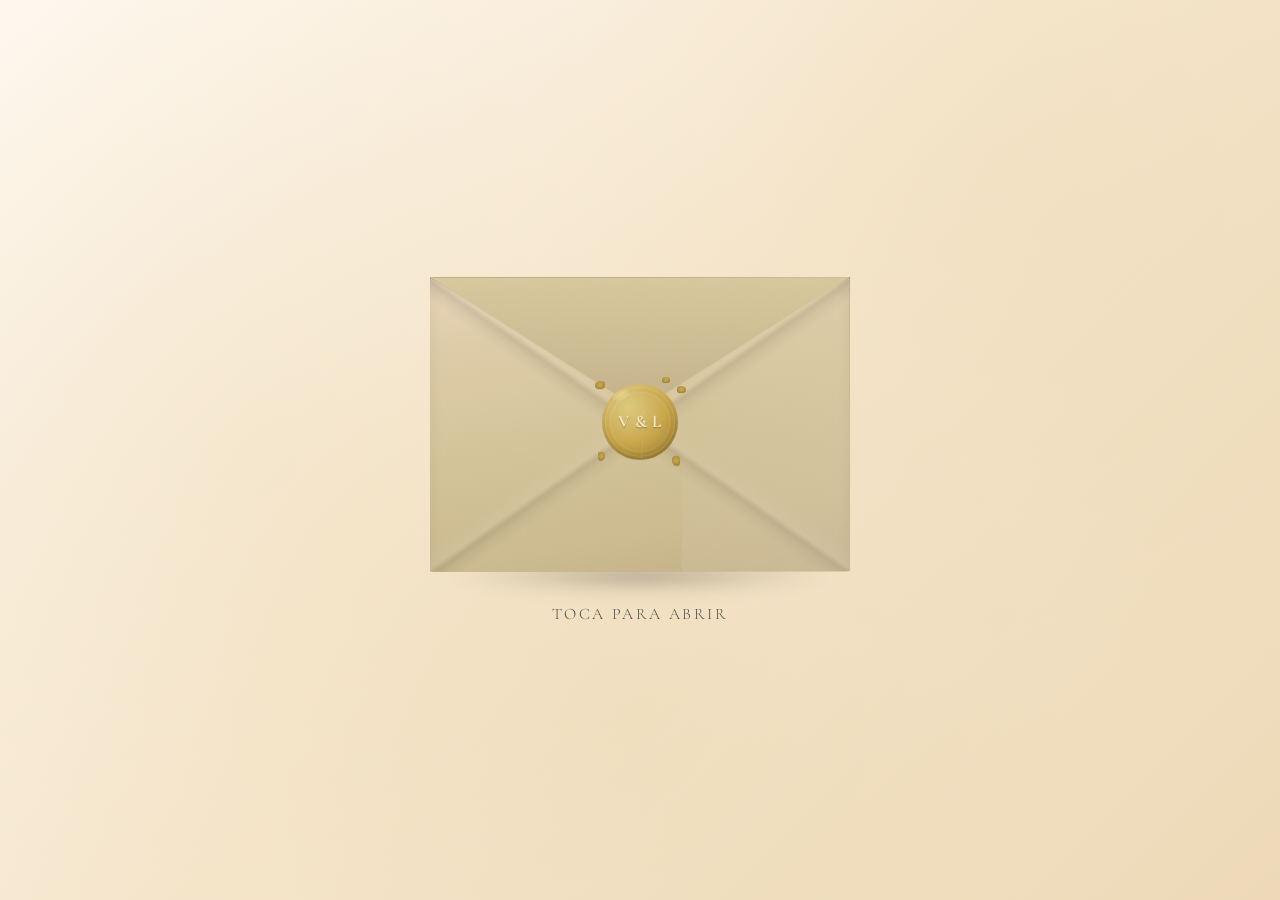
==== index.html @ 2c4800ae "Boton "Compartir invitacion" en la seccion de contacto Usa el menu nativo de compartir del movil (We" ====
<!DOCTYPE html>
<html lang="es">
<head>
  <meta charset="UTF-8">
  <meta name="viewport" content="width=device-width, initial-scale=1.0">
  <title>Víctor & Leticia - Nos Casamos</title>
  <meta name="description" content="Invitación de boda de Víctor Méndez y Leticia Campillo - 29 de mayo de 2027">
  <meta property="og:title" content="Víctor & Leticia - Nos Casamos">
  <meta property="og:description" content="Os invitamos a celebrar nuestra boda el 29 de mayo de 2027">
  <meta property="og:url" content="https://noscasamosvictoryleticia.com/">
  <meta property="og:image" content="https://noscasamosvictoryleticia.com/fotos/imagen0.jpg">
  <meta property="og:image:width" content="1179">
  <meta property="og:image:height" content="1768">
  <meta property="og:type" content="website">
  <meta property="og:locale" content="es_ES">
  <link rel="icon" type="image/svg+xml" href="favicon.svg">
  <link rel="preconnect" href="https://fonts.googleapis.com">
  <link rel="preconnect" href="https://fonts.gstatic.com" crossorigin>
  <link href="https://fonts.googleapis.com/css2?family=Cormorant+Garamond:ital,wght@0,300;0,400;0,600;0,700;1,300;1,400;1,600&family=Great+Vibes&family=Montserrat:wght@300;400;500&display=swap" rel="stylesheet">
  <link rel="stylesheet" href="css/styles.css?v=20260907-6">
</head>
<body>

  <!-- ============ PANTALLA DEL SOBRE ============ -->
  <div id="envelope-screen">
    <div class="envelope-container">
      <!-- Sobre -->
      <div class="envelope" id="envelope">
        <!-- Sombra del sobre en la mesa -->
        <div class="envelope-shadow"></div>

        <!-- Interior del sobre (visible al abrir la solapa) -->
        <div class="envelope-interior">
          <div class="envelope-interior-pattern"></div>
        </div>

        <!-- Carta dentro del sobre -->
        <div class="envelope-letter" id="envelope-letter">
          <div class="letter-inner">
            <div class="letter-ornament-top">&#10053;</div>
            <div class="letter-invite-text">&iexcl;Est&aacute;s invitado a nuestra boda!</div>
            <div class="letter-preview-text">Víctor & Leticia</div>
            <div class="letter-preview-date">29 &middot; 05 &middot; 2027</div>
            <div class="letter-ornament-bottom">&#10053;</div>
          </div>
        </div>

        <!-- Sombra interior (se aclara al levantar la solapa) -->
        <div class="envelope-shade"></div>

        <!-- Cuerpo del sobre (parte frontal inferior) -->
        <div class="envelope-body">
          <!-- Textura de fibras del papel -->
          <div class="paper-texture"></div>
          <!-- Borde dorado sutil -->
          <div class="envelope-gold-edge"></div>
        </div>

        <!-- Solapa izquierda -->
        <div class="envelope-flap-left"></div>
        <!-- Solapa derecha -->
        <div class="envelope-flap-right"></div>
        <!-- Solapa inferior -->
        <div class="envelope-flap-bottom"></div>

        <!-- Solapa superior (se abre con animacion) -->
        <div class="envelope-flap-top" id="envelope-flap">
          <!-- Cara frontal de la solapa -->
          <div class="flap-front"></div>
          <div class="paper-texture"></div>
          <!-- Forro interior de la solapa -->
          <div class="flap-liner"></div>
        </div>

        <!-- Sello de lacre (dos mitades que se parten al abrir) -->
        <div class="wax-seal" id="wax-seal">
          <div class="seal-half seal-half-l">
          <div class="seal-face">
            <div class="seal-outer-ring"></div>
            <div class="seal-inner-ring"></div>
            <div class="seal-drips">
              <div class="drip drip-1"></div>
              <div class="drip drip-2"></div>
              <div class="drip drip-3"></div>
              <div class="drip drip-4"></div>
              <div class="drip drip-5"></div>
            </div>
            <span class="seal-text">V & L</span>
            <div class="seal-shine"></div>
          </div>
          </div>
          <div class="seal-half seal-half-r">
          <div class="seal-face">
            <div class="seal-outer-ring"></div>
            <div class="seal-inner-ring"></div>
            <div class="seal-drips">
              <div class="drip drip-1"></div>
              <div class="drip drip-2"></div>
              <div class="drip drip-3"></div>
              <div class="drip drip-4"></div>
              <div class="drip drip-5"></div>
            </div>
            <span class="seal-text">V & L</span>
            <div class="seal-shine"></div>
          </div>
          </div>
          <svg class="seal-crack" viewBox="0 0 100 100" preserveAspectRatio="none" aria-hidden="true">
            <path d="M52 -12 L46 20 L55 38 L47 55 L54 72 L49 112" vector-effect="non-scaling-stroke"/>
          </svg>
        </div>
      </div>

      <!-- Texto de instruccion -->
      <p class="tap-text" id="tap-text">Toca para abrir</p>
    </div>
  </div>

  <!-- ============ PAJAROS ANIMADOS ============ -->
  <div class="birds-container hidden" id="birds-container"></div>

  <!-- ============ CONTENIDO DE LA CARTA ============ -->
  <div id="letter-content" class="letter-content hidden">

    <!-- Foto hero fullscreen -->
    <section class="section-hero" id="hero-section">
      <img src="foto.jpg" alt="Víctor y Leticia" class="hero-photo">
      <div class="hero-overlay">
        <div class="hero-text fade-in-section">
          <p class="hero-names">Víctor & Leticia</p>
          <p class="hero-date">29 &middot; 05 &middot; 2027</p>
        </div>
      </div>
      <div class="hero-scroll-hint" id="scroll-hint">
        <span>Desliza</span>
        <svg viewBox="0 0 24 24" width="20" height="20" fill="none" stroke="currentColor" stroke-width="2">
          <polyline points="6 9 12 15 18 9"/>
        </svg>
      </div>
    </section>

    <!-- Encabezado / Monograma -->
    <header class="letter-header">
      <div class="ornament-top">
        <svg viewBox="0 0 200 20" class="ornament-svg">
          <path d="M0,10 Q50,0 100,10 Q150,20 200,10" fill="none" stroke="#C9A84C" stroke-width="1"/>
          <path d="M0,10 Q50,20 100,10 Q150,0 200,10" fill="none" stroke="#C9A84C" stroke-width="1"/>
        </svg>
      </div>
      <div class="monogram fade-in-section">
        <span class="monogram-letter">V</span>
        <span class="monogram-amp">&</span>
        <span class="monogram-letter">L</span>
      </div>
      <div class="ornament-bottom">
        <svg viewBox="0 0 200 20" class="ornament-svg">
          <path d="M0,10 Q50,0 100,10 Q150,20 200,10" fill="none" stroke="#C9A84C" stroke-width="1"/>
          <path d="M0,10 Q50,20 100,10 Q150,0 200,10" fill="none" stroke="#C9A84C" stroke-width="1"/>
        </svg>
      </div>
    </header>

    <!-- Titulo -->
    <section class="section-title fade-in-section">
      <h1 class="main-title">Nos Casamos</h1>
      <div class="separator">
        <span class="sep-line"></span>
        <span class="sep-diamond">&#9830;</span>
        <span class="sep-line"></span>
      </div>
    </section>

    <!-- Nombres -->
    <section class="section-names fade-in-section">
      <h2 class="groom-name">Víctor Méndez</h2>
      <p class="names-and">&</p>
      <h2 class="bride-name">Leticia Campillo</h2>
    </section>

    <!-- Mensaje personal -->
    <section class="section-message fade-in-section">
      <div class="separator small">
        <span class="sep-line"></span>
        <span class="sep-diamond">&#9830;</span>
        <span class="sep-line"></span>
      </div>
      <p class="personal-message">
        Hemos decidido dar el paso.<br>
        Y no queremos hacerlo sin ti.
      </p>
      <div class="separator small">
        <span class="sep-line"></span>
        <span class="sep-diamond">&#9830;</span>
        <span class="sep-line"></span>
      </div>
    </section>

    <!-- Fecha y hora -->
    <section class="section-date fade-in-section">
      <div class="date-icon">
        <svg viewBox="0 0 24 24" width="40" height="40" fill="none" stroke="#C9A84C" stroke-width="1.5">
          <rect x="3" y="4" width="18" height="18" rx="2" ry="2"/>
          <line x1="16" y1="2" x2="16" y2="6"/>
          <line x1="8" y1="2" x2="8" y2="6"/>
          <line x1="3" y1="10" x2="21" y2="10"/>
        </svg>
      </div>
      <p class="date-label">Sábado</p>
      <p class="date-day">29</p>
      <p class="date-month">Mayo 2027</p>
      <p class="date-time">Acceso a las habitaciones a partir de las 14:00 h</p>
    </section>

    <!-- Lugar -->
    <section class="section-venue fade-in-section">
      <div class="venue-icon">
        <svg viewBox="0 0 24 24" width="40" height="40" fill="none" stroke="#C9A84C" stroke-width="1.5">
          <path d="M21 10c0 7-9 13-9 13s-9-6-9-13a9 9 0 0 1 18 0z"/>
          <circle cx="12" cy="10" r="3"/>
        </svg>
      </div>
      <h3 class="venue-name">Hotel Ansares</h3>
      <p class="venue-location">Tarancón</p>
      <div class="venue-map-wrapper">
        <iframe
          class="venue-map"
          src="https://maps.google.com/maps?q=ANSARES%20HOTEL%2C%20Taranc%C3%B3n&z=16&output=embed"
          allowfullscreen=""
          loading="lazy"
          referrerpolicy="no-referrer-when-downgrade">
        </iframe>
      </div>
      <a href="https://maps.app.goo.gl/i5xcqcEX8P9QxBQL9" target="_blank" rel="noopener" class="venue-map-link">
        <svg viewBox="0 0 24 24" width="16" height="16" fill="none" stroke="currentColor" stroke-width="2">
          <path d="M18 13v6a2 2 0 0 1-2 2H5a2 2 0 0 1-2-2V8a2 2 0 0 1 2-2h6"/>
          <polyline points="15 3 21 3 21 9"/>
          <line x1="10" y1="14" x2="21" y2="3"/>
        </svg>
        Abrir en Google Maps
      </a>
    </section>

    <!-- Gastronomia -->
    <section class="section-gastro fade-in-section">
      <div class="gastro-emblem">
        <svg viewBox="0 0 40 40" width="34" height="34" fill="none" stroke="currentColor" stroke-width="1.5" stroke-linecap="round" stroke-linejoin="round">
          <line x1="7" y1="30" x2="33" y2="30"/>
          <path d="M10 30a10 8 0 0 1 20 0"/>
          <line x1="20" y1="22" x2="20" y2="17"/>
          <circle cx="20" cy="15.5" r="1.6"/>
        </svg>
      </div>
      <span class="gastro-eyebrow">El banquete</span>
      <h3 class="gastro-title">Gastronomía de autor</h3>
      <p class="gastro-venue">en <a href="https://www.essentiarestaurante.com/" target="_blank" rel="noopener">Restaurante Essentia</a></p>
      <div class="separator small">
        <span class="sep-line"></span>
        <span class="sep-diamond">&#9830;</span>
        <span class="sep-line"></span>
      </div>

      <p class="gastro-intro">
        Nos sentaremos a la mesa en uno de los templos gastronómicos del país.
        Tanto el <strong>cóctel</strong> como la <strong>cena</strong> tendrán lugar en
        <strong>Essentia</strong>: una experiencia de alta cocina donde el producto manda.
      </p>
    </section>

    <!-- Timeline de eventos -->
    <section class="section-timeline">
      <h3 class="timeline-title fade-in-section">Nuestra Boda</h3>
      <div class="separator small fade-in-section">
        <span class="sep-line"></span>
        <span class="sep-diamond">&#9830;</span>
        <span class="sep-line"></span>
      </div>

      <div class="timeline">
        <!-- Entrada al hotel -->
        <div class="tl-item tl-left fade-in-section">
          <div class="tl-content">
            <span class="tl-time">14:00 h</span>
            <span class="tl-label">Llegada al Hotel</span>
          </div>
          <div class="tl-icon">
            <svg viewBox="0 0 40 40" width="40" height="40" fill="none" stroke="currentColor" stroke-width="1.5" stroke-linecap="round" stroke-linejoin="round">
              <path d="M6 34V16l14-10 14 10v18"/>
              <rect x="15" y="22" width="10" height="12"/>
              <line x1="20" y1="28" x2="20" y2="28.01" stroke-width="2.5"/>
              <polyline points="6 34 34 34"/>
            </svg>
          </div>
        </div>

        <!-- Si, quiero -->
        <div class="tl-item tl-right fade-in-section">
          <div class="tl-icon">
            <svg viewBox="0 0 40 40" width="40" height="40" fill="none" stroke="currentColor" stroke-width="1.5" stroke-linecap="round" stroke-linejoin="round">
              <circle cx="16" cy="24" r="7.5"/>
              <circle cx="25" cy="19" r="7.5"/>
              <path d="M22.5 9 l2.5 -3.2 l2.5 3.2 l-2.5 2.6 z"/>
            </svg>
          </div>
          <div class="tl-content">
            <span class="tl-time">19:00 h</span>
            <span class="tl-label">¡Sí, quiero!</span>
          </div>
        </div>

        <!-- Cóctel -->
        <div class="tl-item tl-left fade-in-section">
          <div class="tl-content">
            <span class="tl-time">20:00 h</span>
            <span class="tl-label">Cóctel</span>
          </div>
          <div class="tl-icon">
            <svg viewBox="0 0 40 40" width="40" height="40" fill="none" stroke="currentColor" stroke-width="1.5" stroke-linecap="round" stroke-linejoin="round">
              <path d="M12 8 L20 22 L28 8"/>
              <line x1="20" y1="22" x2="20" y2="32"/>
              <line x1="14" y1="32" x2="26" y2="32"/>
              <circle cx="24" cy="12" r="1" fill="currentColor" stroke="none"/>
              <path d="M15 12 Q17 16 20 14"/>
            </svg>
          </div>
        </div>

        <!-- Cena -->
        <div class="tl-item tl-right fade-in-section">
          <div class="tl-icon">
            <svg viewBox="0 0 40 40" width="40" height="40" fill="none" stroke="currentColor" stroke-width="1.5" stroke-linecap="round" stroke-linejoin="round">
              <circle cx="20" cy="20" r="10"/>
              <circle cx="20" cy="20" r="6.5"/>
              <line x1="12" y1="34" x2="12" y2="10" stroke-width="1.2"/>
              <path d="M28 10 v6 q0 3 -2 3 v15" stroke-width="1.2"/>
              <path d="M31 10 v4 q0 2 -3 5"/>
            </svg>
          </div>
          <div class="tl-content">
            <span class="tl-time">21:30 h</span>
            <span class="tl-label">Cena</span>
          </div>
        </div>

        <!-- Que empiece el baile -->
        <div class="tl-item tl-left fade-in-section">
          <div class="tl-content">
            <span class="tl-time">23:30 h</span>
            <span class="tl-label">¡Que empiece el baile!</span>
          </div>
          <div class="tl-icon">
            <svg viewBox="0 0 40 40" width="40" height="40" fill="none" stroke="currentColor" stroke-width="1.5" stroke-linecap="round" stroke-linejoin="round">
              <g fill="currentColor" stroke="none">
                <path d="M13 9 c2.6 0 3.9 3.1 3.9 6.1 c0 2.6 -1.4 4.3 -3.9 4.3 c-2.4 0 -3.7 -1.7 -3.7 -4.3 c0 -3 1.1 -6.1 3.7 -6.1 z"/>
                <ellipse cx="13" cy="25" rx="2.7" ry="2"/>
                <path d="M27 17 c2.6 0 3.9 3.1 3.9 6.1 c0 2.6 -1.4 4.3 -3.9 4.3 c-2.4 0 -3.7 -1.7 -3.7 -4.3 c0 -3 1.1 -6.1 3.7 -6.1 z"/>
                <ellipse cx="27" cy="33" rx="2.7" ry="2"/>
              </g>
            </svg>
          </div>
        </div>

        <!-- The show must go on -->
        <div class="tl-item tl-right fade-in-section">
          <div class="tl-icon">
            <svg viewBox="0 0 40 40" width="40" height="40" fill="none" stroke="currentColor" stroke-width="1.5" stroke-linecap="round" stroke-linejoin="round">
              <line x1="15" y1="8" x2="15" y2="12.5"/>
              <circle cx="15" cy="22" r="9"/>
              <line x1="6.4" y1="22" x2="23.6" y2="22"/>
              <line x1="7.7" y1="17" x2="22.3" y2="17"/>
              <line x1="7.7" y1="27" x2="22.3" y2="27"/>
              <path d="M15 13 q-6.5 9 0 18"/>
              <path d="M15 13 q6.5 9 0 18"/>
              <path d="M31 13 v9.5"/>
              <path d="M31 13 q4 1.5 3 6"/>
              <ellipse cx="28.7" cy="23.5" rx="2.5" ry="1.9" fill="currentColor" stroke="none"/>
            </svg>
          </div>
          <div class="tl-content">
            <span class="tl-time">???</span>
            <span class="tl-label">The show must go on</span>
          </div>
        </div>
      </div>
    </section>

    <!-- Hotel Ansares - Alojamiento -->
    <section class="section-hotel fade-in-section">
      <h3 class="hotel-title">Tu Alojamiento</h3>
      <div class="separator small">
        <span class="sep-line"></span>
        <span class="sep-diamond">&#9830;</span>
        <span class="sep-line"></span>
      </div>
      <p class="hotel-intro">
        Hemos reservado el alojamiento en el <strong>Hotel Ansares</strong> para todos nuestros invitados.
        Está <strong>incluido en el cubierto</strong>, así que no os supone ningún gasto.
        Disfrutad de una estancia sin preocupaciones y celebrad con nosotros hasta el final.
      </p>

      <div class="hotel-gallery">
        <div class="hotel-photo">
          <img src="hotel/WhatsApp Image 2026-03-23 at 15.52.59.jpeg" alt="Hotel Ansares">
        </div>
        <div class="hotel-photo">
          <img src="hotel/WhatsApp Image 2026-03-23 at 15.52.59 (1).jpeg" alt="Hotel Ansares">
        </div>
      </div>

      <div class="hotel-features">
        <div class="hotel-feature">
          <svg viewBox="0 0 24 24" width="28" height="28" fill="none" stroke="#C9A84C" stroke-width="1.5" stroke-linecap="round" stroke-linejoin="round">
            <path d="M2 20v-8a2 2 0 0 1 2-2h16a2 2 0 0 1 2 2v8"/>
            <path d="M4 12V8a4 4 0 0 1 4-4h8a4 4 0 0 1 4 4v4"/>
            <line x1="2" y1="20" x2="22" y2="20"/>
          </svg>
          <span>Habitación incluida<br>Noche del 29 al 30 de mayo</span>
        </div>
        <div class="hotel-feature">
          <svg viewBox="0 0 24 24" width="28" height="28" fill="none" stroke="#C9A84C" stroke-width="1.5" stroke-linecap="round" stroke-linejoin="round">
            <circle cx="12" cy="12" r="9"/>
            <polyline points="12 7 12 12 15.5 14"/>
          </svg>
          <span>Check-in 14:00 h<br>Check-out 14:00 h</span>
        </div>
        <div class="hotel-feature">
          <svg viewBox="0 0 24 24" width="28" height="28" fill="none" stroke="#C9A84C" stroke-width="1.5" stroke-linecap="round" stroke-linejoin="round">
            <path d="M5 17h14v-4.5a2 2 0 0 0-.4-1.2l-2.1-2.8A2 2 0 0 0 14.9 7.7H9.1a2 2 0 0 0-1.6.8l-2.1 2.8A2 2 0 0 0 5 12.5z"/>
            <circle cx="8" cy="17" r="1.6"/>
            <circle cx="16" cy="17" r="1.6"/>
            <line x1="5" y1="12.5" x2="19" y2="12.5"/>
          </svg>
          <span>Parking gratuito<br>para los invitados</span>
        </div>
        <div class="hotel-feature">
          <svg viewBox="0 0 24 24" width="28" height="28" fill="none" stroke="#C9A84C" stroke-width="1.5" stroke-linecap="round" stroke-linejoin="round">
            <rect x="3" y="5" width="18" height="14" rx="2"/>
            <circle cx="8.5" cy="11" r="2"/>
            <path d="M5.5 16c.6-1.5 1.7-2.2 3-2.2s2.4.7 3 2.2"/>
            <line x1="14" y1="10" x2="18.5" y2="10"/>
            <line x1="14" y1="13.5" x2="18.5" y2="13.5"/>
          </svg>
          <span>Trae tu DNI o pasaporte<br>para el check-in</span>
        </div>
      </div>
    </section>

    <!-- Cuenta atras -->
    <section class="section-countdown fade-in-section">
      <h3 class="countdown-title">Cuenta Atrás</h3>
      <p class="countdown-today hidden" id="countdown-today"></p>
      <div class="countdown" id="countdown">
        <div class="countdown-item">
          <span class="countdown-number" id="countdown-days">000</span>
          <span class="countdown-label">Días</span>
        </div>
        <div class="countdown-item">
          <span class="countdown-number" id="countdown-hours">00</span>
          <span class="countdown-label">Horas</span>
        </div>
        <div class="countdown-item">
          <span class="countdown-number" id="countdown-minutes">00</span>
          <span class="countdown-label">Minutos</span>
        </div>
        <div class="countdown-item">
          <span class="countdown-number" id="countdown-seconds">00</span>
          <span class="countdown-label">Segundos</span>
        </div>
      </div>
    </section>

    <!-- Galeria de fotos -->
    <section class="section-gallery fade-in-section">
      <h3 class="gallery-title">Nuestra Historia</h3>
      <div class="separator small">
        <span class="sep-line"></span>
        <span class="sep-diamond">&#9830;</span>
        <span class="sep-line"></span>
      </div>
      <div class="timeline history-timeline">
        <div class="tl-item tl-left fade-in-section">
          <div class="tl-content">
            <span class="tl-time">2017</span>
            <span class="tl-label">Nuestra primera cita</span>
            <span class="tl-sublabel">Parque Bella Vista, Rivas</span>
          </div>
          <div class="tl-icon">
            <svg viewBox="0 0 24 24" width="28" height="28" fill="none" stroke="currentColor" stroke-width="1.5" stroke-linecap="round" stroke-linejoin="round">
              <path d="M12 20.5s-7.5-4.6-7.5-10A4.2 4.2 0 0 1 12 8a4.2 4.2 0 0 1 7.5 2.5c0 5.4-7.5 10-7.5 10z"/>
            </svg>
          </div>
        </div>
        <div class="tl-item tl-right fade-in-section">
          <div class="tl-icon">
            <svg viewBox="0 0 24 24" width="28" height="28" fill="none" stroke="currentColor" stroke-width="1.5" stroke-linecap="round" stroke-linejoin="round">
              <rect x="3" y="7.5" width="18" height="12" rx="2"/>
              <path d="M9 7.5V6a2 2 0 0 1 2-2h2a2 2 0 0 1 2 2v1.5"/>
              <line x1="3" y1="12.5" x2="21" y2="12.5"/>
            </svg>
          </div>
          <div class="tl-content">
            <span class="tl-time">2024</span>
            <span class="tl-label">Compañeros de trabajo</span>
            <span class="tl-sublabel">La vida nos volvió a juntar</span>
          </div>
        </div>
        <div class="tl-item tl-left fade-in-section">
          <div class="tl-content">
            <span class="tl-time">2025</span>
            <span class="tl-label">Nos fuimos a vivir juntos</span>
            <span class="tl-sublabel">Arganda del Rey</span>
          </div>
          <div class="tl-icon">
            <svg viewBox="0 0 24 24" width="28" height="28" fill="none" stroke="currentColor" stroke-width="1.5" stroke-linecap="round" stroke-linejoin="round">
              <path d="M3 11.5 12 4l9 7.5"/>
              <path d="M5.5 10v9.5h13V10"/>
              <rect x="10" y="13.5" width="4" height="6"/>
            </svg>
          </div>
        </div>
        <div class="tl-item tl-right fade-in-section">
          <div class="tl-icon">
            <svg viewBox="0 0 24 24" width="28" height="28" fill="none" stroke="currentColor" stroke-width="1.5" stroke-linecap="round" stroke-linejoin="round">
              <circle cx="12" cy="14" r="6"/>
              <path d="M9.5 8 12 4l2.5 4"/>
              <path d="M9.5 8h5"/>
            </svg>
          </div>
          <div class="tl-content">
            <span class="tl-time">2025</span>
            <span class="tl-label">La pedida</span>
            <span class="tl-sublabel">Alsacia</span>
          </div>
        </div>
        <div class="tl-item tl-left fade-in-section">
          <div class="tl-content">
            <span class="tl-time">2027</span>
            <span class="tl-label">¡Nos casamos!</span>
            <span class="tl-sublabel">Hotel Ansares, Tarancón</span>
          </div>
          <div class="tl-icon">
            <svg viewBox="0 0 24 24" width="28" height="28" fill="none" stroke="currentColor" stroke-width="1.5" stroke-linecap="round" stroke-linejoin="round">
              <circle cx="9" cy="13" r="5"/>
              <circle cx="15" cy="13" r="5"/>
            </svg>
          </div>
        </div>
      </div>
      <div class="gallery-mosaic">
        <div class="gallery-item gi-tall fade-in-section"><img src="fotos/image1.jpeg" alt="Víctor y Leticia"></div>
        <div class="gallery-item gi-square fade-in-section"><img src="fotos/image2.jpeg" alt="Víctor y Leticia"></div>
        <div class="gallery-item gi-square fade-in-section"><img src="fotos/image8.jpeg" alt="Víctor y Leticia"></div>
        <div class="gallery-item gi-wide fade-in-section"><img src="fotos/image4.jpeg" alt="Víctor y Leticia"></div>
      </div>
    </section>

    <!-- Confirmar asistencia -->
    <section class="section-rsvp fade-in-section">
      <h3 class="rsvp-title">Confirma tu Asistencia</h3>
      <p class="rsvp-text">
        Tu presencia haría este día aún más especial.<br>
        Confirma <strong>una sola vez por familia</strong>, incluyendo a todos los que venís.<br>
        Por favor, hacedlo antes del <strong>31 de enero de 2027</strong>.
      </p>

      <!-- Boton para abrir el formulario -->
      <button class="rsvp-button" id="rsvp-open-btn">
        Confirmar Asistencia
      </button>

      <!-- Animacion de puertas -->
      <div class="doors-overlay hidden" id="doors-overlay">
        <div class="door door-left">
          <div class="door-panel">
            <div class="door-frame"></div>
            <div class="door-handle"></div>
          </div>
        </div>
        <div class="door door-right">
          <div class="door-panel">
            <div class="door-frame"></div>
            <div class="door-handle"></div>
          </div>
        </div>
      </div>

      <!-- Instrucciones antes del formulario -->
      <div class="rsvp-intro hidden" id="rsvp-intro">
        <p class="rsvp-intro-title">Antes de empezar</p>
        <ol class="rsvp-intro-list">
          <li><strong>Confirma una sola vez por familia.</strong> Basta con que lo rellene una persona.</li>
          <li>Pon tus datos y, en <strong>"¿Viene alguien más contigo?"</strong>, añade a tu pareja, hijos o familiares que vengan.</li>
          <li>Indica quién se queda a dormir en el hotel. <strong>Está incluido en el cubierto</strong>, sin ningún gasto para vosotros.</li>
          <li>Si no puedes venir, marca <strong>"No podré asistir"</strong> y solo te pediremos tu nombre.</li>
        </ol>
        <p class="rsvp-intro-note">Te llevará menos de dos minutos.</p>
        <button type="button" class="rsvp-submit" id="rsvp-intro-next">Siguiente</button>
      </div>

      <!-- Formulario de confirmacion -->
      <div class="rsvp-form-wrapper hidden" id="rsvp-form-wrapper">
        <form
          class="rsvp-form"
          id="rsvp-form"
          action="https://formsubmit.co/victoryleti29@gmail.com"
          method="POST"
        >
          <!-- Config FormSubmit -->
          <input type="hidden" name="_subject" id="form-subject" value="[CONFIRMACIÓN] Nueva confirmación de asistencia">
          <input type="hidden" name="_captcha" value="false">
          <input type="hidden" name="_template" value="table">
          <input type="text" name="_honey" style="display:none">
          <input type="hidden" name="_next" id="form-next-url">

          <!-- Asistencia -->
          <div class="form-group">
            <label class="form-label">¿Asistirás a nuestra boda?</label>
            <div class="form-radio-group">
              <label class="form-radio">
                <input type="radio" name="Asistencia" value="Sí, asistiré" required id="attend-yes">
                <span class="radio-custom"></span>
                Sí, asistiré
              </label>
              <label class="form-radio">
                <input type="radio" name="Asistencia" value="No podré asistir" id="attend-no">
                <span class="radio-custom"></span>
                No podré asistir
              </label>
            </div>
          </div>

          <!-- Campos de datos (se muestran si dice que si) -->
          <div class="rsvp-fields hidden" id="rsvp-fields">

            <div class="form-group">
              <label class="form-label" for="rsvp-nombre">Tu nombre</label>
              <input type="text" class="form-input" id="rsvp-nombre" name="Nombre" placeholder="Tu nombre" required>
            </div>

            <div class="form-group">
              <label class="form-label" for="rsvp-apellidos">Tus apellidos</label>
              <input type="text" class="form-input" id="rsvp-apellidos" name="Apellidos" placeholder="Tus apellidos" required>
            </div>

            <div class="form-group">
              <label class="form-label" for="rsvp-email">Correo electrónico</label>
              <input type="email" class="form-input" id="rsvp-email" name="email" placeholder="tu@email.com" required>
            </div>

            <!-- Alojamiento (por persona; quien rellena) -->
            <div class="form-group">
              <p class="form-notice form-notice-hotel">&#127968; El hotel está <strong>incluido en el cubierto</strong>: no supone ningún gasto para vosotros. ¡Queremos que os quedéis todos!</p>
              <label class="form-label">¿Te quedas a dormir en el hotel?</label>
              <div class="form-radio-group">
                <label class="form-radio">
                  <input type="radio" name="Alojamiento" value="Sí, me quedo" id="hotel-yes" checked>
                  <span class="radio-custom"></span>
                  Sí, me quedo
                </label>
                <label class="form-radio">
                  <input type="radio" name="Alojamiento" value="No, gracias" id="hotel-no">
                  <span class="radio-custom"></span>
                  No, gracias
                </label>
              </div>
            </div>

            <div class="form-group">
              <label class="form-label" for="rsvp-alergias">Tus alergias o necesidades alimentarias</label>
              <textarea class="form-input form-textarea" id="rsvp-alergias" name="Alergias / Dieta" rows="2" placeholder="Ej: celiaco, vegano, alergia a frutos secos..."></textarea>
            </div>

            <!-- Resumen calculado al enviar -->
            <input type="hidden" name="Total personas" id="total-personas" value="1">
            <input type="hidden" name="Adultos" id="total-adultos" value="1">
            <input type="hidden" name="Niños" id="total-ninos" value="0">
            <input type="hidden" name="Se quedan en el hotel" id="total-hotel" value="1">

            <!-- Personas que vienen contigo -->
            <div class="form-group">
              <label class="form-label">¿Viene alguien más contigo?</label>
              <p class="form-hint">Añade a tu pareja, hijos o familiares que vengan contigo, e indica quién se queda en el hotel. Así confirmáis una sola vez por familia.</p>
              <div class="people-list" id="people-list"></div>
              <button type="button" class="add-person-btn" id="add-person-btn">
                <span>+</span> Añadir persona
              </button>
            </div>

            <div class="form-group hotel-notice hidden" id="hotel-notice">
              <p class="form-notice">&#9888;&#65039; Recordad llevar el DNI o pasaporte de cada persona para el check-in del hotel.</p>
            </div>

            <!-- Mensaje para los novios -->
            <div class="form-group">
              <label class="form-label" for="rsvp-mensaje">Mensaje para los novios</label>
              <textarea class="form-input form-textarea" id="rsvp-mensaje" name="Mensaje para los novios" rows="3" placeholder="Escribe unas palabras para Víctor y Leticia..."></textarea>
            </div>

          </div>

          <!-- Campos para "No asiste" (nombre para saber quien no viene) -->
          <div class="rsvp-no-fields hidden" id="rsvp-no-fields">
            <div class="form-group">
              <label class="form-label" for="rsvp-no-nombre">Nombre</label>
              <input type="text" class="form-input" id="rsvp-no-nombre" name="Nombre" placeholder="Tu nombre" required disabled>
            </div>
            <div class="form-group">
              <label class="form-label" for="rsvp-no-apellidos">Apellidos</label>
              <input type="text" class="form-input" id="rsvp-no-apellidos" name="Apellidos" placeholder="Tus apellidos" required disabled>
            </div>
          </div>

          <button type="submit" class="rsvp-submit" id="rsvp-submit">
            Enviar Confirmación
          </button>
        </form>
      </div>

      <!-- Mensaje de exito -->
      <div class="rsvp-success hidden" id="rsvp-success">
        <div class="success-icon">&#10003;</div>
        <p class="success-text">¡Gracias por confirmar!</p>
        <p class="success-subtext">Hemos recibido tu respuesta.<br>¡Nos vemos el 29 de mayo!</p>
      </div>
    </section>

    <!-- Preguntas frecuentes -->
    <section class="section-faq fade-in-section">
      <h3 class="faq-title">Preguntas Frecuentes</h3>
      <div class="separator small">
        <span class="sep-line"></span>
        <span class="sep-diamond">&#9830;</span>
        <span class="sep-line"></span>
      </div>

      <div class="faq-list">
        <div class="accordion-item">
          <button class="accordion-header">
            <span>¿Habrá parking?</span>
            <svg class="accordion-arrow" viewBox="0 0 24 24" width="20" height="20" fill="none" stroke="currentColor" stroke-width="2">
              <polyline points="6 9 12 15 18 9"/>
            </svg>
          </button>
          <div class="accordion-body hidden">
            <p>Sí, el Hotel Ansares dispone de parking gratuito para todos los invitados.</p>
          </div>
        </div>

        <div class="accordion-item">
          <button class="accordion-header">
            <span>¿Hora del check-in y check-out?</span>
            <svg class="accordion-arrow" viewBox="0 0 24 24" width="20" height="20" fill="none" stroke="currentColor" stroke-width="2">
              <polyline points="6 9 12 15 18 9"/>
            </svg>
          </button>
          <div class="accordion-body hidden">
            <p>El check-in será a las 14:00 h en la recepción del hotel. Allí os darán la habitación que os corresponda. El check-out es al día siguiente a las 14:00 h.</p>
          </div>
        </div>

        <div class="accordion-item">
          <button class="accordion-header">
            <span>¿A qué hora será la ceremonia?</span>
            <svg class="accordion-arrow" viewBox="0 0 24 24" width="20" height="20" fill="none" stroke="currentColor" stroke-width="2">
              <polyline points="6 9 12 15 18 9"/>
            </svg>
          </button>
          <div class="accordion-body hidden">
            <p>La ceremonia será a las 19:00 h, por lo que recomendamos estar preparados a las 18:00 h. Aunque el check-in es a partir de las 14:00 h para que podáis arreglaros allí.</p>
          </div>
        </div>

        <div class="accordion-item">
          <button class="accordion-header">
            <span>¿La ceremonia es al aire libre?</span>
            <svg class="accordion-arrow" viewBox="0 0 24 24" width="20" height="20" fill="none" stroke="currentColor" stroke-width="2">
              <polyline points="6 9 12 15 18 9"/>
            </svg>
          </button>
          <div class="accordion-body hidden">
            <p>Sí, la ceremonia y el cóctel serán al aire libre. La cena y la fiesta serán en espacio cubierto. Si el tiempo no acompaña, se hará todo cubierto.</p>
          </div>
        </div>

        <div class="accordion-item">
          <button class="accordion-header">
            <span>¿Qué puedo tirar en la ceremonia?</span>
            <svg class="accordion-arrow" viewBox="0 0 24 24" width="20" height="20" fill="none" stroke="currentColor" stroke-width="2">
              <polyline points="6 9 12 15 18 9"/>
            </svg>
          </button>
          <div class="accordion-body hidden">
            <p>No os preocupéis por eso, ¡nosotros nos encargamos! Solo tenéis que disfrutar del momento.</p>
          </div>
        </div>

        <div class="accordion-item">
          <button class="accordion-header">
            <span>¿Dónde se celebra?</span>
            <svg class="accordion-arrow" viewBox="0 0 24 24" width="20" height="20" fill="none" stroke="currentColor" stroke-width="2">
              <polyline points="6 9 12 15 18 9"/>
            </svg>
          </button>
          <div class="accordion-body hidden">
            <p>Todo se celebrará en el mismo recinto, no hace falta desplazarse.</p>
          </div>
        </div>
      </div>
    </section>

    <!-- Contacto -->
    <section class="section-contact fade-in-section">
      <h3 class="contact-title">¿Tienes alguna duda?</h3>
      <div class="separator small">
        <span class="sep-line"></span>
        <span class="sep-diamond">&#9830;</span>
        <span class="sep-line"></span>
      </div>
      <p class="contact-text">
        Escríbenos por WhatsApp si tienes cualquier duda,<br>
        o si cambian tus planes después de confirmar.
      </p>
      <a class="whatsapp-btn" href="https://wa.me/34722184679?text=Hola%2C%20tengo%20una%20duda%20sobre%20la%20boda%20de%20V%C3%ADctor%20y%20Leticia" target="_blank" rel="noopener">
        <svg viewBox="0 0 24 24" width="22" height="22" fill="currentColor" aria-hidden="true">
          <path d="M12 2.2a9.8 9.8 0 0 0-8.4 14.8L2.3 21.8l4.9-1.3A9.8 9.8 0 1 0 12 2.2zm0 1.7a8.1 8.1 0 1 1-4.1 15.1l-.3-.2-2.9.8.8-2.8-.2-.3A8.1 8.1 0 0 1 12 3.9zm-3.2 4.3c-.2 0-.5.1-.7.3-.3.3-1 1-1 2.4s1 2.8 1.2 3c.1.2 2 3.1 4.9 4.3 2.4 1 2.9.8 3.4.7.5 0 1.7-.7 1.9-1.4.2-.7.2-1.2.2-1.4-.1-.1-.3-.2-.6-.3l-2-1c-.3-.1-.5-.2-.7.1l-1 1.2c-.2.2-.4.2-.6.1-.3-.1-1.2-.4-2.3-1.4-.9-.8-1.4-1.7-1.6-2-.2-.3 0-.5.1-.6l.5-.6.3-.5c.1-.2 0-.4 0-.5l-.9-2.2c-.2-.5-.4-.5-.6-.5h-.5z"/>
        </svg>
        ¿Dudas? Escríbenos
      </a>
      <p class="contact-share-text">¿Quieres reenviar la invitación a tu pareja o a tu familia?</p>
      <button type="button" class="share-btn" id="share-btn">
        <svg viewBox="0 0 24 24" width="20" height="20" fill="none" stroke="currentColor" stroke-width="1.8" stroke-linecap="round" stroke-linejoin="round" aria-hidden="true">
          <circle cx="18" cy="5" r="3"/>
          <circle cx="6" cy="12" r="3"/>
          <circle cx="18" cy="19" r="3"/>
          <line x1="8.6" y1="13.5" x2="15.4" y2="17.5"/>
          <line x1="15.4" y1="6.5" x2="8.6" y2="10.5"/>
        </svg>
        Compartir invitación
      </button>
    </section>

    <!-- Footer -->
    <footer class="letter-footer fade-in-section">
      <div class="separator">
        <span class="sep-line"></span>
        <span class="sep-diamond">&#9830;</span>
        <span class="sep-line"></span>
      </div>
      <p class="footer-names">Víctor & Leticia</p>
      <p class="footer-date">29 &middot; 05 &middot; 2027</p>
      <div class="ornament-bottom">
        <svg viewBox="0 0 200 20" class="ornament-svg">
          <path d="M0,10 Q50,0 100,10 Q150,20 200,10" fill="none" stroke="#C9A84C" stroke-width="1"/>
          <path d="M0,10 Q50,20 100,10 Q150,0 200,10" fill="none" stroke="#C9A84C" stroke-width="1"/>
        </svg>
      </div>
    </footer>
  </div>

  <!-- ============ BOTON DE MUSICA ============ -->
  <button class="music-toggle hidden" id="music-toggle" aria-label="Reproducir música">
    <svg class="music-icon-on" viewBox="0 0 24 24" width="24" height="24" fill="none" stroke="currentColor" stroke-width="2">
      <path d="M9 18V5l12-2v13"/>
      <circle cx="6" cy="18" r="3"/>
      <circle cx="18" cy="16" r="3"/>
    </svg>
    <svg class="music-icon-off" viewBox="0 0 24 24" width="24" height="24" fill="none" stroke="currentColor" stroke-width="2">
      <path d="M9 18V5l12-2v13"/>
      <circle cx="6" cy="18" r="3"/>
      <circle cx="18" cy="16" r="3"/>
      <line x1="1" y1="1" x2="23" y2="23" stroke-width="2.5"/>
    </svg>
  </button>

  <!-- Audio (reemplazar src con archivo MP3 real) -->
  <audio id="bg-music" loop preload="auto">
    <source src="canon.mp3" type="audio/mpeg">
  </audio>

  <script src="js/main.js?v=20260907-9"></script>
</body>
</html>
---- css/styles.css ----
/* ============================================
   INVITACION DE BODA - Victor & Leticia
   Estilos y Animaciones
   ============================================ */

/* ---------- Variables ---------- */
:root {
  --gold: #C9A84C;
  --gold-light: #D4B96A;
  --gold-dark: #A8893A;
  --champagne: #F5E6CC;
  --cream: #FFF8F0;
  --dark: #2C2C2C;
  --dark-soft: #4A4A4A;
  --envelope-body: #D4A574;
  --envelope-flap: #C4955A;
  --envelope-inner: #E8CBA8;
  --seal-red: #8B2500;
  --seal-red-light: #A83A1A;

  --font-cursive: 'Great Vibes', cursive;
  --font-serif: 'Cormorant Garamond', serif;
  --font-sans: 'Montserrat', sans-serif;
}

/* ---------- Reset & Base ---------- */
*,
*::before,
*::after {
  margin: 0;
  padding: 0;
  box-sizing: border-box;
}

html {
  scroll-behavior: smooth;
}

body {
  font-family: var(--font-serif);
  background-color: var(--cream);
  color: var(--dark);
  overflow-x: hidden;
  -webkit-font-smoothing: antialiased;
  -moz-osx-font-smoothing: grayscale;
}

/* ============================================
   PANTALLA DEL SOBRE
   ============================================ */
#envelope-screen {
  position: fixed;
  inset: 0;
  z-index: 1000;
  display: flex;
  align-items: center;
  justify-content: center;
  background: linear-gradient(135deg, var(--cream) 0%, var(--champagne) 50%, #EDD9B7 100%);
  cursor: pointer;
  transition: opacity 0.8s ease, visibility 0.8s ease;
}

#envelope-screen::before {
  content: '';
  position: absolute;
  inset: 0;
  background-image:
    radial-gradient(circle at 20% 50%, rgba(201, 168, 76, 0.08) 0%, transparent 50%),
    radial-gradient(circle at 80% 20%, rgba(201, 168, 76, 0.06) 0%, transparent 40%),
    radial-gradient(circle at 50% 80%, rgba(201, 168, 76, 0.05) 0%, transparent 45%);
  pointer-events: none;
}

#envelope-screen.opened {
  opacity: 0;
  visibility: hidden;
  pointer-events: none;
}

.envelope-container {
  display: flex;
  flex-direction: column;
  align-items: center;
  gap: 2rem;
}

/* ---------- El Sobre (Realista 3D) ---------- */
.envelope {
  position: relative;
  width: 300px;
  height: 210px;
  perspective: 1000px;
  transition: transform 0.5s ease;
  transform: rotateX(4deg) rotateY(-1deg);
}

.envelope:hover {
  transform: rotateX(1deg) rotateY(0deg) scale(1.03) translateY(-6px);
}

/* Al abrir, el sobre se recuesta ligeramente para dar profundidad */
.envelope.opening,
.envelope.opening:hover {
  transform: rotateX(7deg) rotateY(0deg) translateY(6px);
  transition: transform 1.6s ease;
}

.envelope.opening .envelope-shadow {
  bottom: -20px;
  opacity: 0.6;
  filter: blur(10px);
  transition: all 1.6s ease;
}

/* Sombra proyectada en la "mesa" */
.envelope-shadow {
  position: absolute;
  bottom: -22px;
  left: 4%;
  width: 92%;
  height: 36px;
  background: radial-gradient(ellipse, rgba(0,0,0,0.28) 0%, rgba(0,0,0,0.1) 40%, transparent 70%);
  border-radius: 50%;
  z-index: 0;
  filter: blur(8px);
  transition: all 0.5s ease;
}

.envelope:hover .envelope-shadow {
  bottom: -28px;
  filter: blur(12px);
  opacity: 0.7;
}

/* Interior del sobre (se ve al abrir la solapa) */
.envelope-interior {
  position: absolute;
  inset: 0;
  background: linear-gradient(180deg, #BF9960 0%, #C8A470 50%, #D4AD78 100%);
  border-radius: 4px;
  z-index: 1;
}

/* Sombra interior: oscurece el hueco del sobre hasta que la solapa se levanta */
.envelope-shade {
  position: absolute;
  inset: 0;
  z-index: 4;
  background: linear-gradient(180deg, rgba(60, 40, 10, 0.5) 0%, rgba(60, 40, 10, 0.22) 28%, transparent 55%);
  pointer-events: none;
  opacity: 1;
  transition: opacity 1.2s ease 0.55s;
}

.envelope.opening .envelope-shade {
  opacity: 0;
}

.envelope-interior-pattern {
  position: absolute;
  inset: 0;
  background:
    repeating-linear-gradient(
      135deg,
      transparent,
      transparent 8px,
      rgba(201, 168, 76, 0.08) 8px,
      rgba(201, 168, 76, 0.08) 9px
    );
}

/* Cuerpo del sobre (parte frontal) */
.envelope-body {
  position: absolute;
  inset: 0;
  background:
    linear-gradient(170deg, #E8D5B8 0%, #DECCA8 20%, #D4C49A 50%, #CCBA90 80%, #C4B088 100%);
  border-radius: 4px;
  z-index: 5;
  overflow: hidden;
  clip-path: polygon(0 0, 50% 42%, 100% 0, 100% 100%, 0 100%);
  box-shadow:
    0 2px 8px rgba(0, 0, 0, 0.08),
    inset 0 1px 0 rgba(255, 255, 255, 0.4);
}

/* Textura de papel (fibras sutiles) */
.paper-texture {
  position: absolute;
  inset: 0;
  background-image:
    url("data:image/svg+xml,%3Csvg xmlns='http://www.w3.org/2000/svg' width='100' height='100'%3E%3Cfilter id='n'%3E%3CfeTurbulence type='fractalNoise' baseFrequency='0.8' numOctaves='4' stitchTiles='stitch'/%3E%3C/filter%3E%3Crect width='100' height='100' filter='url(%23n)' opacity='0.03'/%3E%3C/svg%3E");
  opacity: 0.5;
  pointer-events: none;
}

/* Borde dorado fino en el sobre */
.envelope-gold-edge {
  position: absolute;
  top: 0;
  left: 0;
  right: 0;
  height: 1.5px;
  background: linear-gradient(90deg,
    transparent 5%,
    rgba(201, 168, 76, 0.3) 20%,
    rgba(201, 168, 76, 0.5) 50%,
    rgba(201, 168, 76, 0.3) 80%,
    transparent 95%
  );
}

/* Pliegues diagonales visibles (marcas de doblado del sobre) */
.envelope-body::before {
  content: '';
  position: absolute;
  top: 0;
  left: 0;
  width: 100%;
  height: 100%;
  background:
    /* Pliegue diagonal izquierdo */
    linear-gradient(to top right,
      transparent 46%,
      rgba(0,0,0,0.04) 48%,
      rgba(0,0,0,0.09) 49.4%,
      rgba(255,255,255,0.06) 50.6%,
      rgba(255,255,255,0.03) 52%,
      transparent 54%
    ),
    /* Pliegue diagonal derecho */
    linear-gradient(to top left,
      transparent 46%,
      rgba(0,0,0,0.04) 48%,
      rgba(0,0,0,0.09) 49.4%,
      rgba(255,255,255,0.06) 50.6%,
      rgba(255,255,255,0.03) 52%,
      transparent 54%
    ),
    /* Bordes laterales */
    linear-gradient(90deg, rgba(0,0,0,0.03) 0%, transparent 3%, transparent 97%, rgba(0,0,0,0.03) 100%),
    linear-gradient(180deg, rgba(0,0,0,0.04) 0%, transparent 8%);
  pointer-events: none;
}

/* Sombra sutil diagonal (como luz de ventana) */
.envelope-body::after {
  content: '';
  position: absolute;
  top: 0;
  right: 0;
  width: 40%;
  height: 100%;
  background: linear-gradient(135deg, transparent 30%, rgba(255,255,255,0.08) 70%, rgba(255,255,255,0.12) 100%);
  pointer-events: none;
}

/* Solapas laterales (se ven como pliegues bajo el cuerpo) */
.envelope-flap-left {
  position: absolute;
  bottom: 0;
  left: 0;
  width: 55%;
  height: 62%;
  background: linear-gradient(90deg, #C8B48A 0%, #D0BC92 30%, #D8C89E 100%);
  clip-path: polygon(0 0, 0 100%, 100% 100%, 0% 0%);
  z-index: 3;
}

.envelope-flap-right {
  position: absolute;
  bottom: 0;
  right: 0;
  width: 55%;
  height: 62%;
  background: linear-gradient(270deg, #C8B48A 0%, #D0BC92 30%, #D8C89E 100%);
  clip-path: polygon(100% 0, 0 100%, 100% 100%);
  z-index: 3;
}

/* Lineas de pliegue en solapas laterales */
.envelope-flap-left::after {
  content: '';
  position: absolute;
  top: 0;
  left: 0;
  width: 100%;
  height: 100%;
  background: linear-gradient(135deg, rgba(0,0,0,0.04) 0%, transparent 60%);
  clip-path: polygon(0 0, 0 100%, 100% 100%, 0% 0%);
}

.envelope-flap-right::after {
  content: '';
  position: absolute;
  top: 0;
  right: 0;
  width: 100%;
  height: 100%;
  background: linear-gradient(225deg, rgba(0,0,0,0.04) 0%, transparent 60%);
  clip-path: polygon(100% 0, 0 100%, 100% 100%);
}

/* Solapa inferior */
.envelope-flap-bottom {
  position: absolute;
  bottom: 0;
  left: 0;
  width: 100%;
  height: 40%;
  background: linear-gradient(0deg, #C4B088 0%, #CCBA92 40%, #D4C49C 100%);
  clip-path: polygon(0 100%, 50% 0%, 100% 100%);
  z-index: 4;
}

.envelope-flap-bottom::after {
  content: '';
  position: absolute;
  inset: 0;
  background: linear-gradient(0deg, rgba(0,0,0,0.02) 0%, transparent 50%);
  clip-path: polygon(0 100%, 50% 0%, 100% 100%);
}

/* Solapa superior (se abre con animacion 3D) */
.envelope-flap-top {
  position: absolute;
  top: 0;
  left: 0;
  width: 100%;
  height: 60%;
  z-index: 10;
  transform-origin: top center;
  transform: rotateX(0deg);
  /* Sin fondo ni clip-path aqui: asi el navegador mantiene el 3D real
     y el forro (flap-liner) se ve al girar la solapa */
  transform-style: preserve-3d;
  transition: transform 1.4s cubic-bezier(0.33, 1, 0.68, 1) 0.35s,
              z-index 0s linear 1s;
}

/* Cara frontal de la solapa */
.flap-front {
  position: absolute;
  inset: 0;
  background: linear-gradient(180deg, #D8C89E 0%, #D0C096 30%, #C8B68E 60%, #C0AE86 100%);
  clip-path: polygon(0 0, 50% 75%, 100% 0);
  backface-visibility: hidden;
}

.envelope-flap-top > .paper-texture {
  clip-path: polygon(0 0, 50% 75%, 100% 0);
  backface-visibility: hidden;
}

/* Forro interior de la solapa (se ve al girar) */
.flap-liner {
  position: absolute;
  inset: 0;
  background: linear-gradient(180deg, #BF9960 0%, #C8A470 50%, #B89058 100%);
  clip-path: polygon(0 0, 50% 75%, 100% 0);
  /* Girado sobre el eje vertical: queda de espaldas sin cambiar la forma */
  transform: rotateY(180deg);
  backface-visibility: hidden;
}

/* Borde de pliegue en la solapa */
.envelope-flap-top::before {
  content: '';
  position: absolute;
  top: 0;
  left: 0;
  width: 100%;
  height: 100%;
  background:
    linear-gradient(180deg, rgba(255,255,255,0.15) 0%, transparent 20%),
    linear-gradient(180deg, transparent 90%, rgba(0,0,0,0.06) 100%);
  clip-path: polygon(0 0, 50% 75%, 100% 0);
  backface-visibility: hidden;
  pointer-events: none;
}

/* Animacion de apertura de la solapa */
.envelope.opening .envelope-flap-top {
  transform: rotateX(-168deg);
  z-index: 0;
}

/* Carta dentro del sobre */
.envelope-letter {
  position: absolute;
  top: 15%;
  left: 50%;
  transform: translateX(-50%);
  width: 82%;
  height: 65%;
  background: linear-gradient(180deg, #FFFDF8 0%, #FFF9F0 50%, #FFFDF8 100%);
  border-radius: 4px;
  z-index: 2;
  box-shadow:
    0 1px 3px rgba(0,0,0,0.08),
    0 0 0 0.5px rgba(0,0,0,0.05);
  overflow: hidden;
  opacity: 1;
  will-change: transform;
}

.letter-inner {
  width: 100%;
  height: 100%;
  display: flex;
  flex-direction: column;
  align-items: center;
  justify-content: center;
  gap: 6px;
  padding: 15px;
}

.letter-ornament-top,
.letter-ornament-bottom {
  color: var(--gold);
  font-size: 10px;
  opacity: 0.5;
  line-height: 1;
}

.letter-invite-text {
  font-family: var(--font-sans);
  font-size: 5px;
  font-weight: 500;
  letter-spacing: 0.15em;
  text-transform: uppercase;
  color: var(--dark-soft);
  opacity: 0.7;
  margin-bottom: 2px;
}

.letter-preview-text {
  font-family: var(--font-cursive);
  font-size: 18px;
  color: var(--gold);
  line-height: 1;
}

.letter-preview-date {
  font-family: var(--font-sans);
  font-size: 6px;
  letter-spacing: 0.2em;
  color: var(--dark-soft);
  opacity: 0.6;
  margin-top: 2px;
}

/* Borde dorado decorativo en la carta */
.envelope-letter::before {
  content: '';
  position: absolute;
  inset: 5px;
  border: 0.5px solid rgba(201, 168, 76, 0.25);
  border-radius: 3px;
  pointer-events: none;
}

/* Textura de papel de la carta */
.envelope-letter::after {
  content: '';
  position: absolute;
  inset: 0;
  background:
    linear-gradient(90deg, rgba(0,0,0,0.01) 0%, transparent 5%, transparent 95%, rgba(0,0,0,0.01) 100%);
  pointer-events: none;
}

/* La carta sale del sobre */
.envelope.opening .envelope-letter {
  animation: letterSlideOut 1.4s cubic-bezier(0.22, 1, 0.36, 1) 1.3s forwards;
}

@keyframes letterSlideOut {
  0% {
    transform: translateX(-50%) translateY(0) rotate(0deg);
  }
  55% {
    transform: translateX(-50%) translateY(-124%) rotate(-1.5deg);
  }
  78% {
    transform: translateX(-50%) translateY(-110%) rotate(0.8deg);
  }
  100% {
    transform: translateX(-50%) translateY(-115%) rotate(0deg);
    box-shadow: 0 12px 32px rgba(0,0,0,0.18);
  }
}

/* Carta centrada en pantalla (fase expansion) */
.envelope-letter.centered {
  position: fixed !important;
  transition: top 1.5s cubic-bezier(0.4, 0, 0.2, 1),
              left 1.5s cubic-bezier(0.4, 0, 0.2, 1),
              width 1.5s cubic-bezier(0.4, 0, 0.2, 1),
              height 1.5s cubic-bezier(0.4, 0, 0.2, 1),
              transform 1.5s cubic-bezier(0.4, 0, 0.2, 1),
              border-radius 1.5s ease,
              box-shadow 1.5s ease;
}

/* Sobre se desvanece durante expansion */
.envelope.expanding {
  transition: opacity 1s ease;
  opacity: 0;
}

/* Pantalla se desvanece al final */
#envelope-screen.fade-out {
  opacity: 0;
  transition: opacity 1s ease;
}

/* ---------- Sello de Lacre (Realista) ---------- */
.wax-seal {
  position: absolute;
  bottom: 38%;
  left: 50%;
  transform: translateX(-50%);
  width: 60px;
  height: 60px;
  z-index: 11;
}

/* Sombra proyectada y halo pulsante (detras de las mitades) */
.wax-seal::before {
  content: '';
  position: absolute;
  inset: 0;
  border-radius: 50%;
  animation: sealPulse 2.5s ease-in-out infinite;
  transition: opacity 0.3s ease;
}

.seal-half {
  position: absolute;
  inset: 0;
  transform-origin: 50% 100%;
}

.seal-half-l {
  clip-path: polygon(-30% -30%, 52% -30%, 46% 20%, 55% 38%, 47% 55%, 54% 72%, 49% 130%, -30% 130%);
}

.seal-half-r {
  clip-path: polygon(52% -30%, 130% -30%, 130% 130%, 49% 130%, 54% 72%, 47% 55%, 55% 38%, 46% 20%);
}

.seal-face {
  position: absolute;
  inset: 0;
  border-radius: 50%;
  display: flex;
  align-items: center;
  justify-content: center;
  /* Sello dorado siguiendo la estetica de la pagina */
  background:
    radial-gradient(circle at 35% 30%, #DCCA7C 0%, #D4B96A 25%, #C9A84C 50%, #A8893A 75%, #8B7530 100%);
  box-shadow:
    inset 0 2px 4px rgba(255, 230, 160, 0.3),
    inset 0 -3px 6px rgba(100, 75, 30, 0.35);
}

/* Grieta que se dibuja justo antes de partirse */
.seal-crack {
  position: absolute;
  inset: 0;
  width: 100%;
  height: 100%;
  overflow: visible;
  fill: none;
  stroke: rgba(60, 40, 10, 0.75);
  stroke-width: 1.4;
  stroke-linecap: round;
  stroke-linejoin: round;
  opacity: 0;
  pointer-events: none;
  z-index: 2;
}

.seal-crack path {
  stroke-dasharray: 160;
  stroke-dashoffset: 160;
}

/* Anillo exterior del sello (borde en relieve) */
.seal-outer-ring {
  position: absolute;
  inset: 3px;
  border: 1.5px solid rgba(255, 240, 180, 0.2);
  border-radius: 50%;
  pointer-events: none;
}

/* Anillo interior */
.seal-inner-ring {
  position: absolute;
  inset: 8px;
  border: 1px solid rgba(255, 240, 180, 0.15);
  border-radius: 50%;
  pointer-events: none;
}

/* Gotas de cera (forma irregular del sello) */
.seal-drips {
  position: absolute;
  inset: -6px;
  pointer-events: none;
}

.drip {
  position: absolute;
  background: radial-gradient(circle, #C9A84C, #A8893A);
  border-radius: 50%;
  box-shadow: inset 0 -1px 2px rgba(80,60,20,0.25);
}

.drip-1 {
  width: 10px;
  height: 8px;
  top: 3px;
  left: -1px;
  border-radius: 60% 40% 50% 50%;
}

.drip-2 {
  width: 8px;
  height: 10px;
  bottom: 0px;
  right: 4px;
  border-radius: 50% 50% 40% 60%;
}

.drip-3 {
  width: 9px;
  height: 7px;
  top: 8px;
  right: -2px;
  border-radius: 50% 60% 50% 40%;
}

.drip-4 {
  width: 7px;
  height: 9px;
  bottom: 5px;
  left: 2px;
  border-radius: 40% 50% 60% 50%;
}

.drip-5 {
  width: 8px;
  height: 6px;
  top: -1px;
  right: 14px;
  border-radius: 50% 50% 40% 40%;
}

/* Brillo del sello */
.seal-shine {
  position: absolute;
  top: 6px;
  left: 10px;
  width: 18px;
  height: 10px;
  background: radial-gradient(ellipse, rgba(255, 240, 180, 0.4), transparent);
  border-radius: 50%;
  transform: rotate(-25deg);
  pointer-events: none;
}

.seal-text {
  font-family: var(--font-serif);
  font-size: 13px;
  font-weight: 700;
  color: rgba(255, 245, 210, 0.9);
  text-shadow:
    0 1px 1px rgba(80, 60, 20, 0.5),
    0 -1px 0 rgba(255, 240, 180, 0.2);
  letter-spacing: 0.05em;
  position: relative;
  z-index: 1;
}

/* Secuencia de rotura del sello */
.envelope.opening .wax-seal::before {
  opacity: 0;
  animation: none;
}

.envelope.opening .seal-crack {
  opacity: 1;
  animation: crackFade 0.35s ease 0.4s forwards;
}

.envelope.opening .seal-crack path {
  animation: crackDraw 0.28s ease-out forwards;
}

.envelope.opening .seal-half-l {
  animation: sealBreakL 0.75s cubic-bezier(0.4, 0, 0.7, 1) 0.3s forwards;
}

.envelope.opening .seal-half-r {
  animation: sealBreakR 0.8s cubic-bezier(0.4, 0, 0.7, 1) 0.3s forwards;
}

@keyframes crackDraw {
  to { stroke-dashoffset: 0; }
}

@keyframes crackFade {
  to { opacity: 0; }
}

@keyframes sealBreakL {
  0%   { transform: translate(0, 0) rotate(0deg); opacity: 1; }
  25%  { transform: translate(-4px, -3px) rotate(-6deg); opacity: 1; }
  100% { transform: translate(-30px, 42px) rotate(-38deg); opacity: 0; }
}

@keyframes sealBreakR {
  0%   { transform: translate(0, 0) rotate(0deg); opacity: 1; }
  25%  { transform: translate(4px, -2px) rotate(7deg); opacity: 1; }
  100% { transform: translate(32px, 46px) rotate(42deg); opacity: 0; }
}

@keyframes sealPulse {
  0%, 100% {
    box-shadow:
      0 3px 8px rgba(0, 0, 0, 0.35),
      0 1px 3px rgba(0, 0, 0, 0.2),
      0 0 0 0 rgba(201, 168, 76, 0);
  }
  50% {
    box-shadow:
      0 3px 8px rgba(0, 0, 0, 0.35),
      0 1px 3px rgba(0, 0, 0, 0.2),
      0 0 15px 6px rgba(201, 168, 76, 0.25);
  }
}

/* ---------- Texto "Toca para abrir" ---------- */
.tap-text {
  font-family: var(--font-serif);
  font-size: 1rem;
  font-weight: 300;
  color: var(--dark-soft);
  letter-spacing: 0.15em;
  text-transform: uppercase;
  animation: tapFade 2s ease-in-out infinite;
}

@keyframes tapFade {
  0%, 100% { opacity: 0.4; }
  50% { opacity: 1; }
}

.envelope.opening + .tap-text {
  animation: none;
  opacity: 0;
  transition: opacity 0.4s ease;
}

/* Respeto a "reducir movimiento" del sistema */
@media (prefers-reduced-motion: reduce) {
  .wax-seal::before,
  .tap-text,
  .envelope.opening .envelope-letter,
  .envelope.opening .seal-half-l,
  .envelope.opening .seal-half-r,
  .envelope.opening .seal-crack,
  .envelope.opening .seal-crack path {
    animation: none !important;
  }
  .envelope,
  .envelope-shadow,
  .envelope-flap-top,
  .envelope-shade {
    transition: none !important;
  }
}

/* ============================================
   PAJAROS ANIMADOS
   ============================================ */
.birds-container {
  position: fixed;
  inset: 0;
  pointer-events: none;
  z-index: 50;
  overflow: hidden;
}

.birds-container.hidden {
  display: none;
}

.bird {
  position: absolute;
  opacity: 0;
  animation-fill-mode: forwards;
}

/* Pajaro SVG (loro colorido) */
.bird svg {
  display: block;
  filter: drop-shadow(0 1px 2px rgba(0,0,0,0.15));
}

/* Aleteo de las alas via CSS en el SVG */
.bird .wing {
  transform-origin: 50% 100%;
  animation: flapWing 0.35s ease-in-out infinite alternate;
}

.bird .wing-right {
  transform-origin: 50% 100%;
  animation: flapWingR 0.35s ease-in-out infinite alternate;
}

@keyframes flapWing {
  0% { transform: rotate(30deg) scaleY(1); }
  100% { transform: rotate(-20deg) scaleY(0.9); }
}

@keyframes flapWingR {
  0% { transform: rotate(-30deg) scaleY(1); }
  100% { transform: rotate(20deg) scaleY(0.9); }
}

/* Variaciones de tamano */
.bird.size-sm svg { width: 42px; height: 34px; }
.bird.size-md svg { width: 58px; height: 46px; }
.bird.size-lg svg { width: 76px; height: 60px; }

/* Vuelo de izquierda a derecha */
@keyframes flyAcrossLR {
  0% {
    transform: translate(-60px, 0) scale(0.8);
    opacity: 0;
  }
  5% { opacity: 0.7; }
  50% {
    transform: translate(50vw, var(--drift-y, -30px)) scale(1);
    opacity: 0.7;
  }
  95% { opacity: 0.5; }
  100% {
    transform: translate(105vw, var(--end-y, -20px)) scale(0.7);
    opacity: 0;
  }
}

/* Vuelo de derecha a izquierda */
@keyframes flyAcrossRL {
  0% {
    transform: translate(105vw, 0) scaleX(-1) scale(0.8);
    opacity: 0;
  }
  5% { opacity: 0.7; }
  50% {
    transform: translate(50vw, var(--drift-y, -30px)) scaleX(-1) scale(1);
    opacity: 0.7;
  }
  95% { opacity: 0.5; }
  100% {
    transform: translate(-60px, var(--end-y, -20px)) scaleX(-1) scale(0.7);
    opacity: 0;
  }
}

/* Vuelo curvo ascendente */
@keyframes flyCurveUp {
  0% {
    transform: translate(-60px, 0) scale(0.6);
    opacity: 0;
  }
  10% { opacity: 0.6; }
  40% {
    transform: translate(30vw, -15vh) scale(0.9);
  }
  70% {
    transform: translate(65vw, -25vh) scale(1);
    opacity: 0.6;
  }
  100% {
    transform: translate(105vw, -35vh) scale(0.7);
    opacity: 0;
  }
}

/* ============================================
   FOTO HERO FULLSCREEN
   ============================================ */
.section-hero {
  position: relative;
  width: 100vw;
  height: 100vh;
  height: 100dvh;
  margin-left: calc(-50vw + 50%);
  overflow: hidden;
}

.hero-photo {
  display: block;
  width: 100%;
  height: 100%;
  object-fit: cover;
  object-position: center top;
}

/* Overlay oscuro con gradiente para legibilidad del texto */
.hero-overlay {
  position: absolute;
  inset: 0;
  background: linear-gradient(
    180deg,
    rgba(0, 0, 0, 0.05) 0%,
    rgba(0, 0, 0, 0.0) 40%,
    rgba(0, 0, 0, 0.25) 70%,
    rgba(0, 0, 0, 0.55) 100%
  );
  display: flex;
  align-items: flex-end;
  justify-content: center;
  padding-bottom: 5rem;
}

.hero-text {
  text-align: center;
}

.hero-names {
  font-family: var(--font-cursive);
  font-size: 3rem;
  color: white;
  text-shadow: 0 2px 15px rgba(0, 0, 0, 0.5);
  line-height: 1.2;
}

.hero-date {
  font-family: var(--font-sans);
  font-size: 0.9rem;
  font-weight: 300;
  color: rgba(255, 255, 255, 0.9);
  letter-spacing: 0.3em;
  margin-top: 0.5rem;
  text-shadow: 0 1px 8px rgba(0, 0, 0, 0.5);
}

/* Indicador de scroll */
.hero-scroll-hint {
  position: absolute;
  bottom: 1.2rem;
  left: 50%;
  transform: translateX(-50%);
  display: flex;
  flex-direction: column;
  align-items: center;
  gap: 0.2rem;
  color: rgba(255, 255, 255, 0.7);
  font-family: var(--font-sans);
  font-size: 0.7rem;
  letter-spacing: 0.15em;
  text-transform: uppercase;
  animation: scrollBounce 2s ease-in-out infinite;
}

@keyframes scrollBounce {
  0%, 100% { transform: translateX(-50%) translateY(0); opacity: 0.7; }
  50% { transform: translateX(-50%) translateY(6px); opacity: 1; }
}

/* ============================================
   CONTENIDO DE LA CARTA
   ============================================ */
.letter-content {
  max-width: 600px;
  margin: 0 auto;
  padding: 0;
  background: var(--cream);
  min-height: 100vh;
  opacity: 0;
  transition: opacity 1s ease;
  overflow: hidden;
}

/* Padding interior para todo excepto el hero */
.letter-content > *:not(.section-hero) {
  padding-left: 1.5rem;
  padding-right: 1.5rem;
}

.letter-content.visible {
  opacity: 1;
}

.letter-content.hidden {
  display: none;
}

/* ---------- Encabezado / Monograma ---------- */
.letter-header {
  text-align: center;
  padding: 1rem 0 2rem;
}

.monogram {
  display: flex;
  align-items: center;
  justify-content: center;
  gap: 0.5rem;
  margin: 1rem 0;
}

.monogram-letter {
  font-family: var(--font-cursive);
  font-size: 4rem;
  color: var(--gold);
  line-height: 1;
}

.monogram-amp {
  font-family: var(--font-cursive);
  font-size: 2.5rem;
  color: var(--gold-light);
  line-height: 1;
  padding: 0 0.3rem;
}

/* ---------- Ornamentos SVG ---------- */
.ornament-svg {
  width: 160px;
  height: 16px;
  display: block;
  margin: 0 auto;
  opacity: 0.6;
}

.ornament-top,
.ornament-bottom {
  display: flex;
  justify-content: center;
}

/* ---------- Titulo "Nos Casamos" ---------- */
.section-title {
  text-align: center;
  padding: 1rem 0 2rem;
}

.main-title {
  font-family: var(--font-cursive);
  font-size: 3.5rem;
  color: var(--gold);
  font-weight: 400;
  line-height: 1.2;
  margin-bottom: 1rem;
}

/* ---------- Separadores ---------- */
.separator {
  display: flex;
  align-items: center;
  justify-content: center;
  gap: 0.8rem;
  margin: 0.5rem 0;
}

.separator.small {
  margin: 1.5rem auto;
  max-width: 200px;
}

.sep-line {
  display: block;
  width: 60px;
  height: 1px;
  background: var(--gold);
  opacity: 0.5;
  transition: width 0.8s cubic-bezier(0.22, 1, 0.36, 1);
}

.fade-in-section.visible .sep-line,
.separator.fade-in-section.visible .sep-line {
  animation: lineGrow 0.8s cubic-bezier(0.22, 1, 0.36, 1) forwards;
}

@keyframes lineGrow {
  from { width: 0; }
  to { width: 60px; }
}

.separator.small .fade-in-section.visible .sep-line,
.separator.small.fade-in-section.visible .sep-line {
  animation: lineGrowSmall 0.8s cubic-bezier(0.22, 1, 0.36, 1) forwards;
}

@keyframes lineGrowSmall {
  from { width: 0; }
  to { width: 40px; }
}

.sep-diamond {
  transition: transform 0.5s ease;
}

.fade-in-section.visible .sep-diamond {
  animation: diamondSpin 0.8s ease forwards;
}

@keyframes diamondSpin {
  from { transform: rotate(0deg) scale(0); }
  to { transform: rotate(360deg) scale(1); }
}

.separator.small .sep-line {
  width: 40px;
}

.sep-diamond:not(.animated) {
  color: var(--gold);
  font-size: 0.6rem;
  opacity: 0.7;
}

/* ---------- Nombres ---------- */
.section-names {
  text-align: center;
  padding: 1rem 0 2rem;
}

.groom-name,
.bride-name {
  font-family: var(--font-cursive);
  font-size: 2.4rem;
  color: var(--dark);
  font-weight: 400;
  line-height: 1.3;
}

.names-and {
  font-family: var(--font-cursive);
  font-size: 1.8rem;
  color: var(--gold);
  margin: 0.3rem 0;
}

/* ---------- Mensaje personal ---------- */
.section-message {
  text-align: center;
  padding: 1rem 0 2rem;
}

.personal-message {
  font-family: var(--font-serif);
  font-size: 1.1rem;
  font-weight: 300;
  font-style: italic;
  color: var(--dark-soft);
  line-height: 1.8;
  max-width: 420px;
  margin: 0 auto;
}

/* ---------- Fecha ---------- */
.section-date {
  text-align: center;
  padding: 2rem 0;
}

.date-icon {
  margin-bottom: 1rem;
}

.date-label {
  font-family: var(--font-sans);
  font-size: 0.85rem;
  letter-spacing: 0.2em;
  text-transform: uppercase;
  color: var(--dark-soft);
  margin-bottom: 0.3rem;
}

.date-day {
  font-family: var(--font-serif);
  font-size: 5rem;
  font-weight: 300;
  color: var(--gold);
  line-height: 1;
  margin: 0.2rem 0;
}

.date-month {
  font-family: var(--font-serif);
  font-size: 1.4rem;
  font-weight: 600;
  letter-spacing: 0.1em;
  text-transform: uppercase;
  color: var(--dark);
}

.date-time {
  font-family: var(--font-sans);
  font-size: 0.95rem;
  font-weight: 300;
  color: var(--dark-soft);
  margin-top: 0.8rem;
  letter-spacing: 0.05em;
}

/* ---------- Lugar ---------- */
.section-venue {
  text-align: center;
  padding: 2rem 0;
}

.venue-icon {
  margin-bottom: 1rem;
}

.venue-name {
  font-family: var(--font-serif);
  font-size: 1.8rem;
  font-weight: 600;
  color: var(--dark);
  margin-bottom: 0.3rem;
}

.venue-location {
  font-family: var(--font-sans);
  font-size: 1rem;
  font-weight: 300;
  color: var(--dark-soft);
  letter-spacing: 0.1em;
  margin-bottom: 1.2rem;
}

/* Mapa embebido */
.venue-map-wrapper {
  margin: 1.2rem auto;
  max-width: 480px;
  border-radius: 12px;
  overflow: hidden;
  box-shadow: 0 4px 20px rgba(0, 0, 0, 0.1);
  border: 1.5px solid rgba(201, 168, 76, 0.25);
}

.venue-map {
  display: block;
  width: 100%;
  height: 250px;
  border: none;
}

.venue-map-link {
  display: inline-flex;
  align-items: center;
  gap: 0.4rem;
  font-family: var(--font-sans);
  font-size: 0.85rem;
  font-weight: 500;
  color: var(--gold-dark);
  text-decoration: none;
  letter-spacing: 0.1em;
  text-transform: uppercase;
  border: 1.5px solid var(--gold);
  padding: 0.6rem 1.5rem;
  border-radius: 30px;
  transition: all 0.3s ease;
}

.venue-map-link:hover {
  background: var(--gold);
  color: white;
}

/* ---------- Timeline ---------- */
.section-timeline {
  text-align: center;
  padding: 2.5rem 0;
}

.timeline-title {
  font-family: var(--font-cursive);
  font-size: 2rem;
  color: var(--gold);
  margin-bottom: 0.5rem;
}

.timeline {
  position: relative;
  max-width: 400px;
  margin: 2rem auto 0;
  padding: 1rem 0;
}

/* Linea vertical central (animada) */
.timeline::before {
  content: '';
  position: absolute;
  top: 0;
  left: 50%;
  transform: translateX(-50%) scaleY(0);
  transform-origin: top center;
  width: 1px;
  height: 100%;
  background: linear-gradient(180deg, transparent, var(--gold) 6%, var(--gold) 94%, transparent);
  opacity: 0.55;
  transition: transform 1.5s cubic-bezier(0.22, 1, 0.36, 1) 0.3s;
}

.timeline.line-visible::before {
  transform: translateX(-50%) scaleY(1);
}

/* Cada evento */
.tl-item {
  position: relative;
  display: flex;
  align-items: center;
  margin-bottom: 2.5rem;
}

.tl-item:last-child {
  margin-bottom: 0;
}

/* Icono en el centro */
.tl-icon {
  position: relative;
  z-index: 2;
  width: 58px;
  height: 58px;
  flex-shrink: 0;
  display: flex;
  align-items: center;
  justify-content: center;
  background: var(--cream);
  border: 1px solid rgba(201, 168, 76, 0.45);
  border-radius: 50%;
  color: var(--gold-dark);
  margin: 0 auto;
  box-shadow: 0 0 0 5px var(--cream);
  transition: transform 0.4s ease, box-shadow 0.4s ease, border-color 0.4s ease;
}

.tl-item.fade-in-section.visible .tl-icon {
  animation: iconPop 0.6s cubic-bezier(0.34, 1.56, 0.64, 1) forwards;
}

@keyframes iconPop {
  0% { transform: scale(0.5); opacity: 0; }
  60% { transform: scale(1.15); }
  100% { transform: scale(1); opacity: 1; }
}

.tl-icon svg {
  width: 28px;
  height: 28px;
}

/* Contenido texto */
.tl-content {
  flex: 1;
  display: flex;
  flex-direction: column;
  gap: 0.1rem;
}

.tl-time {
  font-family: var(--font-serif);
  font-style: italic;
  font-size: 1.5rem;
  font-weight: 600;
  color: var(--gold-dark);
  letter-spacing: 0.02em;
  line-height: 1.1;
}

.tl-label {
  font-family: var(--font-sans);
  font-size: 0.72rem;
  font-weight: 500;
  text-transform: uppercase;
  letter-spacing: 0.14em;
  color: var(--dark-soft);
  margin-top: 0.15rem;
}

.tl-sublabel {
  font-family: var(--font-sans);
  font-size: 0.68rem;
  font-weight: 300;
  font-style: italic;
  color: var(--dark-soft);
  letter-spacing: 0.04em;
  margin-top: 0.1rem;
}

/* Izquierda: contenido - icono */
.tl-left {
  flex-direction: row;
}

.tl-left .tl-content {
  text-align: right;
  padding-right: 1rem;
}

.tl-left .tl-icon {
  order: 2;
}

.tl-left .tl-content {
  order: 1;
}

/* Pseudo-elemento invisible para balance */
.tl-left::after {
  content: '';
  flex: 1;
  order: 3;
}

/* Derecha: icono - contenido */
.tl-right {
  flex-direction: row;
}

.tl-right .tl-content {
  text-align: left;
  padding-left: 1rem;
}

/* Pseudo-elemento invisible para balance */
.tl-right::before {
  content: '';
  flex: 1;
}

/* ---------- Hotel / Alojamiento ---------- */
.section-hotel {
  text-align: center;
  padding: 2.5rem 0;
}

.hotel-title {
  font-family: var(--font-cursive);
  font-size: 2rem;
  color: var(--gold);
  margin-bottom: 0.5rem;
}

.hotel-intro {
  font-family: var(--font-serif);
  font-size: 1rem;
  font-weight: 300;
  color: var(--dark-soft);
  line-height: 1.8;
  max-width: 420px;
  margin: 1rem auto 1.5rem;
}

.hotel-intro strong {
  color: var(--dark);
  font-weight: 600;
}

/* Galeria del hotel */
.hotel-gallery {
  display: grid;
  grid-template-columns: repeat(2, 1fr);
  gap: 0.6rem;
  margin-bottom: 1.5rem;
  max-width: 360px;
  margin-left: auto;
  margin-right: auto;
}

.hotel-photo {
  aspect-ratio: 4/3;
  border-radius: 10px;
  overflow: hidden;
}

.hotel-photo img {
  width: 100%;
  height: 100%;
  object-fit: cover;
}

.hotel-photo.placeholder {
  background: linear-gradient(135deg, var(--champagne), #EDE0CC);
  border: 1.5px dashed var(--gold-light);
}

.hotel-photo .placeholder-inner {
  width: 100%;
  height: 100%;
  display: flex;
  flex-direction: column;
  align-items: center;
  justify-content: center;
  gap: 0.3rem;
  opacity: 0.5;
}

.hotel-photo .placeholder-inner span {
  font-family: var(--font-sans);
  font-size: 0.65rem;
  color: var(--dark-soft);
  letter-spacing: 0.1em;
}

/* Caracteristicas del hotel */
.hotel-features {
  display: grid;
  grid-template-columns: repeat(2, 1fr);
  gap: 1.2rem 0.8rem;
  max-width: 360px;
  margin: 1rem auto 0;
}

.hotel-feature {
  display: flex;
  flex-direction: column;
  align-items: center;
  gap: 0.4rem;
  padding: 0.9rem 0.5rem;
  border-radius: 12px;
  background: rgba(255, 255, 255, 0.55);
  border: 1px solid rgba(201, 168, 76, 0.12);
}

.hotel-feature span {
  font-family: var(--font-sans);
  font-size: 0.72rem;
  font-weight: 400;
  color: var(--dark-soft);
  letter-spacing: 0.03em;
  text-align: center;
  line-height: 1.5;
}

/* ---------- Gastronomia ---------- */
.section-gastro {
  text-align: center;
  padding: 2.5rem 0 1rem;
}

.gastro-emblem {
  width: 64px;
  height: 64px;
  margin: 0 auto 1.1rem;
  border: 1px solid rgba(201, 168, 76, 0.45);
  border-radius: 50%;
  display: flex;
  align-items: center;
  justify-content: center;
  color: var(--gold-dark);
  box-shadow: 0 2px 14px rgba(201, 168, 76, 0.14);
}

.gastro-eyebrow {
  display: block;
  font-family: var(--font-sans);
  font-size: 0.7rem;
  font-weight: 500;
  text-transform: uppercase;
  letter-spacing: 0.28em;
  color: var(--gold-dark);
  margin-bottom: 0.35rem;
}

.gastro-title {
  font-family: var(--font-cursive);
  font-size: 2rem;
  color: var(--gold);
  margin-bottom: 0.5rem;
}

.gastro-intro {
  font-family: var(--font-serif);
  font-size: 1rem;
  font-weight: 300;
  color: var(--dark-soft);
  line-height: 1.8;
  max-width: 440px;
  margin: 1rem auto 1.6rem;
}

.gastro-intro strong {
  color: var(--dark);
  font-weight: 600;
}

.gastro-venue {
  font-family: var(--font-cursive);
  font-size: 1.35rem;
  color: var(--gold-dark);
  margin: -0.1rem 0 0.2rem;
}

.gastro-venue a {
  color: inherit;
  text-decoration: none;
  border-bottom: 1px solid rgba(168, 137, 58, 0.4);
  padding-bottom: 1px;
  transition: color 0.25s ease, border-color 0.25s ease;
}

.gastro-venue a:hover {
  color: var(--gold);
  border-color: var(--gold);
}

.gastro-note {
  font-family: var(--font-serif);
  font-style: italic;
  font-size: 1.05rem;
  color: var(--dark-soft);
  margin-top: 1.8rem;
}

/* ---------- Cuenta atras ---------- */
.section-countdown {
  text-align: center;
  padding: 2.5rem 0;
  background: linear-gradient(180deg, transparent, rgba(201, 168, 76, 0.06), transparent);
  margin: 1rem -1.5rem;
  padding-left: 1.5rem;
  padding-right: 1.5rem;
}

.countdown-title {
  font-family: var(--font-cursive);
  font-size: 2rem;
  color: var(--gold);
  margin-bottom: 1.5rem;
}

.countdown {
  display: flex;
  justify-content: center;
  gap: 1rem;
}

.countdown-item {
  display: flex;
  flex-direction: column;
  align-items: center;
  min-width: 70px;
  padding: 0.8rem 0.5rem;
  border-radius: 12px;
  background: rgba(255, 255, 255, 0.6);
  box-shadow: 0 2px 10px rgba(201, 168, 76, 0.08);
  border: 1px solid rgba(201, 168, 76, 0.1);
  transition: transform 0.3s ease, box-shadow 0.3s ease;
}

.countdown-item:hover {
  transform: translateY(-3px);
  box-shadow: 0 4px 15px rgba(201, 168, 76, 0.15);
}

.countdown-number {
  font-family: var(--font-serif);
  font-size: 2.5rem;
  font-weight: 300;
  color: var(--gold-dark);
  line-height: 1;
  margin-bottom: 0.3rem;
  display: inline-block;
  transform-origin: 50% 60%;
  backface-visibility: hidden;
}

.countdown-item {
  perspective: 400px;
}

.countdown-number.tick {
  animation: digitFlip 0.55s cubic-bezier(0.22, 1, 0.36, 1);
}

@keyframes digitFlip {
  0%   { transform: rotateX(-90deg); opacity: 0; }
  40%  { opacity: 1; }
  100% { transform: rotateX(0deg); opacity: 1; }
}

/* Mensaje del dia de la boda */
.countdown-today {
  font-family: var(--font-cursive);
  font-size: 2.6rem;
  color: var(--gold-dark);
  line-height: 1.2;
  margin: 0.5rem 0 1rem;
  animation: todayPulse 2.4s ease-in-out infinite;
}

.countdown-today.hidden,
.countdown.hidden {
  display: none;
}

@keyframes todayPulse {
  0%, 100% { transform: scale(1); }
  50% { transform: scale(1.06); }
}

.countdown-label {
  font-family: var(--font-sans);
  font-size: 0.7rem;
  font-weight: 400;
  text-transform: uppercase;
  letter-spacing: 0.15em;
  color: var(--dark-soft);
}

/* ---------- Contacto (WhatsApp) ---------- */
.section-contact {
  text-align: center;
  padding: 2.5rem 0 1.5rem;
}

.contact-title {
  font-family: var(--font-cursive);
  font-size: 2rem;
  color: var(--gold);
  margin-bottom: 0.5rem;
}

.contact-text {
  font-family: var(--font-serif);
  font-size: 1rem;
  font-weight: 300;
  color: var(--dark-soft);
  line-height: 1.8;
  max-width: 380px;
  margin: 1rem auto 1.5rem;
}

.whatsapp-btn {
  display: inline-flex;
  align-items: center;
  gap: 0.6rem;
  padding: 0.9rem 1.8rem;
  border-radius: 999px;
  background: #25D366;
  color: #fff;
  font-family: var(--font-sans);
  font-size: 0.8rem;
  font-weight: 500;
  letter-spacing: 0.12em;
  text-transform: uppercase;
  text-decoration: none;
  box-shadow: 0 6px 18px rgba(37, 211, 102, 0.3);
  transition: transform 0.3s ease, box-shadow 0.3s ease, background 0.3s ease;
}

.whatsapp-btn:hover {
  background: #1ebe5b;
  transform: translateY(-2px);
  box-shadow: 0 10px 24px rgba(37, 211, 102, 0.38);
}

.contact-share-text {
  font-family: var(--font-serif);
  font-size: 0.95rem;
  font-weight: 300;
  color: var(--dark-soft);
  margin: 2rem auto 0.8rem;
}

.share-btn {
  display: inline-flex;
  align-items: center;
  gap: 0.6rem;
  padding: 0.8rem 1.6rem;
  border-radius: 999px;
  background: transparent;
  color: var(--gold-dark);
  border: 1.5px solid rgba(201, 168, 76, 0.6);
  font-family: var(--font-sans);
  font-size: 0.78rem;
  font-weight: 500;
  letter-spacing: 0.12em;
  text-transform: uppercase;
  cursor: pointer;
  transition: background 0.3s ease, border-color 0.3s ease, transform 0.3s ease;
}

.share-btn:hover {
  background: rgba(201, 168, 76, 0.1);
  border-color: var(--gold);
  transform: translateY(-2px);
}

/* ---------- Galeria ---------- */
.section-gallery {
  text-align: center;
  padding: 2.5rem 0;
}

.gallery-title {
  font-family: var(--font-cursive);
  font-size: 2rem;
  color: var(--gold);
  margin-bottom: 0.5rem;
}

/* Mosaico moderno con formas variadas */
.gallery-mosaic {
  display: grid;
  grid-template-columns: 1fr 1fr;
  grid-auto-rows: calc((50vw - 2.4rem) / 1);
  grid-auto-flow: dense;
  gap: 0.7rem;
  margin-top: 1.5rem;
}

.gallery-item {
  border-radius: 16px;
  overflow: hidden;
  position: relative;
  box-shadow: 0 4px 15px rgba(0, 0, 0, 0.08);
  transition: transform 0.4s ease, box-shadow 0.4s ease;
}

.gallery-item:hover {
  transform: scale(1.03);
  box-shadow: 0 8px 25px rgba(0, 0, 0, 0.15);
}

.gallery-item img {
  width: 100%;
  height: 100%;
  object-fit: cover;
  transition: transform 0.6s ease;
}

.gallery-item:hover img {
  transform: scale(1.08);
}

/* Formas variadas */
.gi-tall {
  grid-row: span 2;
  border-radius: 20px;
}

.gi-wide {
  grid-column: span 2;
  grid-row: span 2;
  border-radius: 20px;
}

.gi-square {
  border-radius: 16px;
}

/* Bordes decorativos alternados */
.gallery-item:nth-child(1) { border-radius: 20px 8px 20px 8px; }
.gallery-item:nth-child(2) { border-radius: 8px 20px 8px 20px; }
.gallery-item:nth-child(3) { border-radius: 12px; }
.gallery-item:nth-child(4) { border-radius: 20px 8px 20px 8px; }
.gallery-item:nth-child(5) { border-radius: 8px 20px 8px 20px; }
.gallery-item:nth-child(6) { border-radius: 20px; }

/* ---------- Confirmar asistencia ---------- */
.section-rsvp {
  text-align: center;
  padding: 2.5rem 0;
}

.rsvp-title {
  font-family: var(--font-cursive);
  font-size: 2rem;
  color: var(--gold);
  margin-bottom: 1rem;
}

.rsvp-text {
  font-family: var(--font-serif);
  font-size: 1rem;
  font-weight: 300;
  color: var(--dark-soft);
  line-height: 1.8;
  margin-bottom: 1.5rem;
}

.rsvp-text strong {
  color: var(--dark);
  font-weight: 600;
}

.rsvp-button {
  display: inline-block;
  font-family: var(--font-sans);
  font-size: 0.9rem;
  font-weight: 500;
  letter-spacing: 0.15em;
  text-transform: uppercase;
  text-decoration: none;
  color: white;
  background: linear-gradient(135deg, var(--gold), var(--gold-dark));
  padding: 1rem 2.5rem;
  border: none;
  border-radius: 50px;
  box-shadow: 0 4px 15px rgba(201, 168, 76, 0.35);
  transition: all 0.3s ease;
  cursor: pointer;
}

.rsvp-button:hover {
  transform: translateY(-2px);
  box-shadow: 0 6px 20px rgba(201, 168, 76, 0.5);
}

.rsvp-button:active {
  transform: translateY(0);
}

.rsvp-button.hidden {
  display: none;
}

/* ---------- Formulario RSVP ---------- */
/* Instrucciones previas al formulario */
.rsvp-intro {
  max-width: 420px;
  margin: 1.5rem auto 0;
  background: white;
  border-radius: 16px;
  padding: 2rem 1.5rem;
  box-shadow:
    0 4px 24px rgba(0, 0, 0, 0.06),
    0 1px 4px rgba(0, 0, 0, 0.04);
  border: 1px solid rgba(201, 168, 76, 0.15);
  text-align: left;
  animation: introIn 0.5s ease both;
}

.rsvp-intro.hidden {
  display: none;
}

.rsvp-intro-title {
  font-family: var(--font-cursive);
  font-size: 1.9rem;
  color: var(--gold-dark);
  text-align: center;
  margin-bottom: 1rem;
}

.rsvp-intro-list {
  list-style: none;
  counter-reset: paso;
  display: flex;
  flex-direction: column;
  gap: 0.8rem;
  margin: 0 0 1.2rem;
  padding: 0;
}

.rsvp-intro-list li {
  counter-increment: paso;
  position: relative;
  padding-left: 2.4rem;
  font-family: var(--font-serif);
  font-size: 1rem;
  font-weight: 300;
  line-height: 1.6;
  color: var(--dark-soft);
}

.rsvp-intro-list li strong {
  color: var(--dark);
  font-weight: 600;
}

.rsvp-intro-list li::before {
  content: counter(paso);
  position: absolute;
  left: 0;
  top: 0.15rem;
  width: 1.6rem;
  height: 1.6rem;
  border-radius: 50%;
  display: flex;
  align-items: center;
  justify-content: center;
  font-family: var(--font-sans);
  font-size: 0.7rem;
  font-weight: 600;
  color: var(--gold-dark);
  background: rgba(201, 168, 76, 0.15);
}

.rsvp-intro-note {
  font-family: var(--font-sans);
  font-size: 0.72rem;
  letter-spacing: 0.08em;
  text-transform: uppercase;
  color: var(--dark-soft);
  text-align: center;
  margin-bottom: 1.2rem;
}

@keyframes introIn {
  from { opacity: 0; transform: translateY(14px); }
  to { opacity: 1; transform: translateY(0); }
}

.rsvp-form-wrapper {
  max-width: 420px;
  margin: 1.5rem auto 0;
  overflow: hidden;
  transition: max-height 0.6s ease, opacity 0.4s ease;
}

.rsvp-form-wrapper.hidden {
  display: none;
}

.rsvp-form {
  background: white;
  border-radius: 16px;
  padding: 2rem 1.5rem;
  box-shadow:
    0 4px 24px rgba(0, 0, 0, 0.06),
    0 1px 4px rgba(0, 0, 0, 0.04);
  border: 1px solid rgba(201, 168, 76, 0.15);
  text-align: left;
}

.form-group {
  margin-bottom: 1.3rem;
}

.form-group.hidden {
  display: none;
}

.form-label {
  display: block;
  font-family: var(--font-sans);
  font-size: 0.8rem;
  font-weight: 500;
  letter-spacing: 0.05em;
  color: var(--dark);
  margin-bottom: 0.5rem;
}

.form-input {
  width: 100%;
  padding: 0.75rem 1rem;
  font-family: var(--font-serif);
  font-size: 1rem;
  color: var(--dark);
  background: var(--cream);
  border: 1.5px solid rgba(201, 168, 76, 0.25);
  border-radius: 10px;
  outline: none;
  transition: border-color 0.3s ease, box-shadow 0.3s ease;
  -webkit-appearance: none;
}

.form-input:focus {
  border-color: var(--gold);
  box-shadow: 0 0 0 3px rgba(201, 168, 76, 0.12);
}

.form-input::placeholder {
  color: #B0A898;
  font-weight: 300;
}

.form-textarea {
  resize: vertical;
  min-height: 60px;
  line-height: 1.5;
}

.form-select {
  cursor: pointer;
  background-image: url("data:image/svg+xml,%3Csvg xmlns='http://www.w3.org/2000/svg' width='12' height='12' fill='%23C9A84C' viewBox='0 0 16 16'%3E%3Cpath d='M8 11L3 6h10z'/%3E%3C/svg%3E");
  background-repeat: no-repeat;
  background-position: right 1rem center;
  padding-right: 2.5rem;
}

/* Radio buttons personalizados */
.form-radio-group {
  display: flex;
  gap: 1.5rem;
  margin-top: 0.3rem;
}

.form-radio {
  display: flex;
  align-items: center;
  gap: 0.5rem;
  font-family: var(--font-serif);
  font-size: 0.95rem;
  color: var(--dark-soft);
  cursor: pointer;
  position: relative;
}

.form-radio input[type="radio"] {
  position: absolute;
  opacity: 0;
  width: 0;
  height: 0;
}

.radio-custom {
  display: inline-block;
  width: 20px;
  height: 20px;
  border: 2px solid rgba(201, 168, 76, 0.4);
  border-radius: 50%;
  position: relative;
  transition: border-color 0.3s ease;
  flex-shrink: 0;
}

.radio-custom::after {
  content: '';
  position: absolute;
  top: 50%;
  left: 50%;
  transform: translate(-50%, -50%) scale(0);
  width: 10px;
  height: 10px;
  background: var(--gold);
  border-radius: 50%;
  transition: transform 0.2s ease;
}

.form-radio input[type="radio"]:checked ~ .radio-custom {
  border-color: var(--gold);
}

.form-radio input[type="radio"]:checked ~ .radio-custom::after {
  transform: translate(-50%, -50%) scale(1);
}

/* Campos condicionales - animacion */
.rsvp-fields {
  transition: max-height 0.5s ease, opacity 0.3s ease;
}

.rsvp-fields.hidden {
  display: none;
}

.rsvp-no-fields {
  transition: max-height 0.5s ease, opacity 0.3s ease;
}

.rsvp-no-fields.hidden {
  display: none;
}

/* Personas que vienen con el invitado */
.form-hint {
  font-family: var(--font-serif);
  font-size: 0.9rem;
  font-weight: 300;
  color: var(--dark-soft);
  line-height: 1.5;
  margin: -0.2rem 0 0.8rem;
}

.people-list {
  display: flex;
  flex-direction: column;
  gap: 0.8rem;
}

.person-row {
  padding: 0.9rem;
  border: 1px dashed rgba(201, 168, 76, 0.45);
  border-radius: 12px;
  background: rgba(255, 255, 255, 0.5);
  animation: personIn 0.35s ease;
}

.person-head {
  display: flex;
  justify-content: space-between;
  align-items: center;
  margin-bottom: 0.5rem;
}

.person-title {
  font-family: var(--font-sans);
  font-size: 0.72rem;
  font-weight: 500;
  letter-spacing: 0.1em;
  text-transform: uppercase;
  color: var(--gold-dark);
}

.person-remove {
  border: none;
  background: none;
  color: var(--dark-soft);
  font-size: 1.4rem;
  line-height: 1;
  cursor: pointer;
  padding: 0 0.2rem;
  transition: color 0.2s ease;
}

.person-remove:hover { color: #B5443A; }

.person-cols {
  display: grid;
  grid-template-columns: 1fr;
  gap: 0.6rem;
  margin-top: 0.6rem;
}

.add-person-btn {
  margin-top: 0.8rem;
  display: inline-flex;
  align-items: center;
  gap: 0.5rem;
  font-family: var(--font-sans);
  font-size: 0.75rem;
  font-weight: 500;
  letter-spacing: 0.1em;
  text-transform: uppercase;
  color: var(--gold-dark);
  background: transparent;
  border: 1.5px solid rgba(201, 168, 76, 0.5);
  border-radius: 50px;
  padding: 0.55rem 1.1rem;
  cursor: pointer;
  transition: background 0.3s ease, border-color 0.3s ease;
}

.add-person-btn:hover {
  background: rgba(201, 168, 76, 0.1);
  border-color: var(--gold);
}

.add-person-btn span { font-size: 1.1rem; line-height: 1; }

@keyframes personIn {
  from { opacity: 0; transform: translateY(-6px); }
  to { opacity: 1; transform: translateY(0); }
}

.form-notice-hotel {
  margin-bottom: 0.8rem;
}

.form-notice strong {
  font-weight: 600;
}

@media (min-width: 480px) {
  .person-cols { grid-template-columns: 1fr 1fr; }
  .person-cols .person-diet { grid-column: 1 / -1; }
}

/* Aviso DNI/Pasaporte hotel */
.form-notice {
  font-family: var(--font-serif);
  font-size: 0.9rem;
  color: var(--gold-dark);
  background: rgba(201, 168, 76, 0.08);
  border: 1px solid rgba(201, 168, 76, 0.2);
  border-radius: 10px;
  padding: 0.8rem 1rem;
  line-height: 1.5;
}

.hotel-notice.hidden {
  display: none;
}

/* Boton de enviar */
.rsvp-submit {
  display: block;
  width: 100%;
  padding: 0.9rem;
  margin-top: 0.5rem;
  font-family: var(--font-sans);
  font-size: 0.85rem;
  font-weight: 500;
  letter-spacing: 0.15em;
  text-transform: uppercase;
  color: white;
  background: linear-gradient(135deg, var(--gold), var(--gold-dark));
  border: none;
  border-radius: 50px;
  cursor: pointer;
  box-shadow: 0 4px 15px rgba(201, 168, 76, 0.3);
  transition: all 0.3s ease;
}

.rsvp-submit:hover {
  transform: translateY(-1px);
  box-shadow: 0 6px 20px rgba(201, 168, 76, 0.45);
}

.rsvp-submit:active {
  transform: translateY(0);
}

.rsvp-submit:disabled {
  opacity: 0.6;
  cursor: not-allowed;
  transform: none;
}

/* Mensaje de exito */
.rsvp-success {
  max-width: 420px;
  margin: 1.5rem auto 0;
  background: white;
  border-radius: 16px;
  padding: 2.5rem 1.5rem;
  box-shadow:
    0 4px 24px rgba(0, 0, 0, 0.06),
    0 1px 4px rgba(0, 0, 0, 0.04);
  border: 1px solid rgba(107, 143, 94, 0.2);
  text-align: center;
  animation: fadeInUp 0.5s ease forwards;
}

.rsvp-success.hidden {
  display: none;
}

.success-icon {
  width: 56px;
  height: 56px;
  margin: 0 auto 1rem;
  background: linear-gradient(135deg, #6B8F5E, #4A7040);
  border-radius: 50%;
  display: flex;
  align-items: center;
  justify-content: center;
  font-size: 1.6rem;
  color: white;
  line-height: 1;
}

.success-text {
  font-family: var(--font-cursive);
  font-size: 1.8rem;
  color: #4A7040;
  margin-bottom: 0.5rem;
}

.success-subtext {
  font-family: var(--font-serif);
  font-size: 0.95rem;
  font-weight: 300;
  color: var(--dark-soft);
  line-height: 1.6;
}

@keyframes fadeInUp {
  from {
    opacity: 0;
    transform: translateY(20px);
  }
  to {
    opacity: 1;
    transform: translateY(0);
  }
}

/* ---------- Animacion de puertas ---------- */
.doors-overlay {
  position: fixed;
  inset: 0;
  z-index: 200;
  display: flex;
  pointer-events: none;
}

.doors-overlay.hidden {
  display: none;
}

.door {
  width: 50%;
  height: 100%;
  overflow: hidden;
}

.door-panel {
  width: 100%;
  height: 100%;
  background: linear-gradient(180deg, #3B2F20 0%, #4A3C2C 20%, #3B2F20 40%, #4A3C2C 60%, #3B2F20 80%, #4A3C2C 100%);
  position: relative;
  box-shadow: inset 0 0 60px rgba(0,0,0,0.4);
}

/* Textura madera */
.door-panel::before {
  content: '';
  position: absolute;
  inset: 0;
  background:
    repeating-linear-gradient(
      180deg,
      transparent,
      transparent 20px,
      rgba(255,255,255,0.02) 20px,
      rgba(255,255,255,0.02) 21px
    ),
    repeating-linear-gradient(
      180deg,
      transparent,
      transparent 47px,
      rgba(0,0,0,0.05) 47px,
      rgba(0,0,0,0.05) 48px
    );
}

/* Marco de la puerta */
.door-frame {
  position: absolute;
  inset: 20px;
  border: 3px solid rgba(201, 168, 76, 0.3);
  border-radius: 4px;
}

.door-frame::before {
  content: '';
  position: absolute;
  inset: 8px;
  border: 1px solid rgba(201, 168, 76, 0.15);
  border-radius: 2px;
}

/* Tirador */
.door-handle {
  position: absolute;
  top: 50%;
  transform: translateY(-50%);
  width: 12px;
  height: 40px;
  background: linear-gradient(180deg, #D4B96A, #A8893A, #D4B96A);
  border-radius: 6px;
  box-shadow:
    0 2px 6px rgba(0,0,0,0.3),
    inset 0 1px 2px rgba(255,255,255,0.3);
}

.door-left .door-handle {
  right: 35px;
}

.door-right .door-handle {
  left: 35px;
}

/* Animacion de apertura */
.door-left .door-panel {
  transform-origin: left center;
  animation: doorOpenLeft 1.5s cubic-bezier(0.4, 0, 0.2, 1) forwards;
}

.door-right .door-panel {
  transform-origin: right center;
  animation: doorOpenRight 1.5s cubic-bezier(0.4, 0, 0.2, 1) forwards;
}

@keyframes doorOpenLeft {
  0% { transform: perspective(1200px) rotateY(0deg); }
  100% { transform: perspective(1200px) rotateY(-105deg); }
}

@keyframes doorOpenRight {
  0% { transform: perspective(1200px) rotateY(0deg); }
  100% { transform: perspective(1200px) rotateY(105deg); }
}

/* ---------- Regalos ---------- */
.section-gifts {
  text-align: center;
  padding: 2.5rem 0;
}

.gifts-title {
  font-family: var(--font-cursive);
  font-size: 2rem;
  color: var(--gold);
  margin-bottom: 0.5rem;
}

.gifts-icon {
  margin: 1rem 0;
}

.gifts-text {
  font-family: var(--font-serif);
  font-size: 1rem;
  font-weight: 300;
  color: var(--dark-soft);
  line-height: 1.8;
  max-width: 420px;
  margin: 0 auto 1.5rem;
}

.bank-details {
  text-align: left;
  font-family: var(--font-sans);
  font-size: 0.85rem;
  color: var(--dark);
  line-height: 2;
}

.bank-details strong {
  color: var(--gold-dark);
  font-weight: 500;
}

/* ---------- Acordeon (FAQ + Regalos) ---------- */
.accordion-item {
  max-width: 420px;
  margin: 0 auto 0.5rem;
  border: 1px solid rgba(201, 168, 76, 0.2);
  border-radius: 12px;
  overflow: hidden;
  background: white;
}

.accordion-header {
  width: 100%;
  display: flex;
  align-items: center;
  justify-content: space-between;
  padding: 1rem 1.2rem;
  background: none;
  border: none;
  cursor: pointer;
  font-family: var(--font-serif);
  font-size: 1rem;
  font-weight: 600;
  color: var(--dark);
  text-align: left;
  transition: background 0.2s ease;
}

.accordion-header:hover {
  background: rgba(201, 168, 76, 0.05);
}

.accordion-arrow {
  flex-shrink: 0;
  color: var(--gold);
  transition: transform 0.3s ease;
}

.accordion-header.active .accordion-arrow {
  transform: rotate(180deg);
}

.accordion-body {
  padding: 0 1.2rem 1rem;
  font-family: var(--font-serif);
  font-size: 0.95rem;
  font-weight: 300;
  color: var(--dark-soft);
  line-height: 1.7;
}

.accordion-body.hidden {
  display: none;
}

/* ---------- Album compartido ---------- */
.section-album {
  text-align: center;
  padding: 2.5rem 0;
}

.album-title {
  font-family: var(--font-cursive);
  font-size: 2rem;
  color: var(--gold);
  margin-bottom: 0.5rem;
}

.album-text {
  font-family: var(--font-serif);
  font-size: 1rem;
  font-weight: 300;
  color: var(--dark-soft);
  line-height: 1.8;
  max-width: 380px;
  margin: 1rem auto 1.5rem;
}

.album-qr {
  display: flex;
  justify-content: center;
  margin-bottom: 1.2rem;
}

.album-qr canvas {
  border-radius: 12px;
  box-shadow: 0 4px 20px rgba(0, 0, 0, 0.08);
  padding: 12px;
  background: white;
}

.album-link {
  display: inline-flex;
  align-items: center;
  gap: 0.4rem;
  font-family: var(--font-sans);
  font-size: 0.85rem;
  font-weight: 500;
  color: var(--gold-dark);
  text-decoration: none;
  letter-spacing: 0.1em;
  text-transform: uppercase;
  border: 1.5px solid var(--gold);
  padding: 0.6rem 1.5rem;
  border-radius: 30px;
  transition: all 0.3s ease;
}

.album-link:hover {
  background: var(--gold);
  color: white;
}

/* ---------- Preguntas frecuentes ---------- */
.section-faq {
  text-align: center;
  padding: 2.5rem 0;
}

.faq-title {
  font-family: var(--font-cursive);
  font-size: 2rem;
  color: var(--gold);
  margin-bottom: 0.5rem;
}

.faq-list {
  margin-top: 1.5rem;
}

/* ---------- Footer ---------- */
.letter-footer {
  text-align: center;
  padding: 2rem 0 3rem;
}

.footer-names {
  font-family: var(--font-cursive);
  font-size: 2rem;
  color: var(--gold);
  margin: 1rem 0 0.3rem;
}

.footer-date {
  font-family: var(--font-sans);
  font-size: 0.85rem;
  letter-spacing: 0.3em;
  color: var(--dark-soft);
  margin-bottom: 1rem;
}

/* ============================================
   BOTON DE MUSICA
   ============================================ */
.music-toggle {
  position: fixed;
  bottom: 1.5rem;
  right: 1.5rem;
  width: 48px;
  height: 48px;
  border-radius: 50%;
  border: 1.5px solid var(--gold);
  background: rgba(255, 248, 240, 0.95);
  color: var(--gold);
  cursor: pointer;
  display: flex;
  align-items: center;
  justify-content: center;
  z-index: 100;
  box-shadow: 0 2px 10px rgba(0, 0, 0, 0.1);
  transition: all 0.3s ease;
  backdrop-filter: blur(10px);
}

.music-toggle:hover {
  background: var(--gold);
  color: white;
}

.music-toggle.hidden {
  display: none;
}

.music-toggle .music-icon-off {
  display: none;
}

.music-toggle.paused .music-icon-on {
  display: none;
}

.music-toggle.paused .music-icon-off {
  display: block;
}

/* ============================================
   ANIMACIONES DE SCROLL (fade-in mejorado)
   ============================================ */
.fade-in-section {
  opacity: 0;
  transform: translateY(50px);
  transition: opacity 1.8s ease, transform 1.8s cubic-bezier(0.22, 1, 0.36, 1);
}

.fade-in-section.visible {
  opacity: 1;
  transform: translateY(0);
}

/* Variaciones de direccion para items alternos del timeline */
.tl-left.fade-in-section {
  transform: translateX(-110px) translateY(10px);
  transition: opacity 1s ease, transform 1.3s cubic-bezier(0.22, 1, 0.36, 1);
}

.tl-right.fade-in-section {
  transform: translateX(110px) translateY(10px);
  transition: opacity 1s ease, transform 1.3s cubic-bezier(0.22, 1, 0.36, 1);
}

/* El texto entra un instante despues del icono, siguiendo la linea */
.tl-item.fade-in-section .tl-content {
  opacity: 0;
  transform: translateX(var(--tl-shift, 0));
  transition: opacity 0.9s ease 0.25s, transform 1.1s cubic-bezier(0.22, 1, 0.36, 1) 0.25s;
}

.tl-left.fade-in-section .tl-content { --tl-shift: -24px; }
.tl-right.fade-in-section .tl-content { --tl-shift: 24px; }

.tl-item.fade-in-section.visible .tl-content {
  opacity: 1;
  transform: translateX(0);
}

.tl-left.fade-in-section.visible,
.tl-right.fade-in-section.visible {
  transform: translateX(0) translateY(0);
}

/* Linea del tiempo de "Nuestra Historia" */
.history-timeline {
  margin-top: 1.5rem;
  margin-bottom: 2.5rem;
}

.history-timeline .tl-time {
  font-style: normal;
  font-size: 1.45rem;
  letter-spacing: 0.06em;
}

.history-timeline .tl-sublabel {
  font-style: normal;
  font-size: 0.72rem;
}

/* Delay escalonado para la galeria */
.gallery-mosaic .fade-in-section:nth-child(1) { transition-delay: 0s; }
.gallery-mosaic .fade-in-section:nth-child(2) { transition-delay: 0.2s; }
.gallery-mosaic .fade-in-section:nth-child(3) { transition-delay: 0.4s; }
.gallery-mosaic .fade-in-section:nth-child(4) { transition-delay: 0.6s; }
.gallery-mosaic .fade-in-section:nth-child(5) { transition-delay: 0.8s; }
.gallery-mosaic .fade-in-section:nth-child(6) { transition-delay: 1s; }

/* Efecto escala sutil para fotos al aparecer */
.gallery-item.fade-in-section {
  transform: translateY(40px) scale(0.88);
  transition: opacity 2s ease, transform 2s cubic-bezier(0.22, 1, 0.36, 1);
}

.gallery-item.fade-in-section.visible {
  transform: translateY(0) scale(1);
}

/* ============================================
   RESPONSIVE
   ============================================ */

/* Tablet */
@media (min-width: 480px) {
  .envelope {
    width: 360px;
    height: 250px;
  }

  .wax-seal {
    width: 68px;
    height: 68px;
  }

  .seal-text {
    font-size: 15px;
  }

  .letter-preview-text {
    font-size: 26px;
  }

  .hero-names {
    font-size: 3.5rem;
  }

  .main-title {
    font-size: 4rem;
  }

  .monogram-letter {
    font-size: 5rem;
  }

  .gallery-mosaic {
    grid-auto-rows: calc((50vw - 2.7rem) / 1);
  }

  .countdown-number {
    font-size: 3rem;
  }

  .countdown-item {
    min-width: 85px;
  }

  .venue-map {
    height: 300px;
  }

  .letter-content > *:not(.section-hero) {
    padding-left: 2rem;
    padding-right: 2rem;
  }
}

/* Desktop */
@media (min-width: 768px) {
  .envelope {
    width: 420px;
    height: 295px;
  }

  .wax-seal {
    width: 76px;
    height: 76px;
  }

  .seal-text {
    font-size: 17px;
  }

  .letter-preview-text {
    font-size: 30px;
  }

  .hero-names {
    font-size: 4rem;
  }

  .main-title {
    font-size: 4.5rem;
  }

  .groom-name,
  .bride-name {
    font-size: 2.8rem;
  }

  .date-day {
    font-size: 6rem;
  }

  .venue-map {
    height: 350px;
  }

  .gallery-mosaic {
    grid-auto-rows: 260px;
  }
}
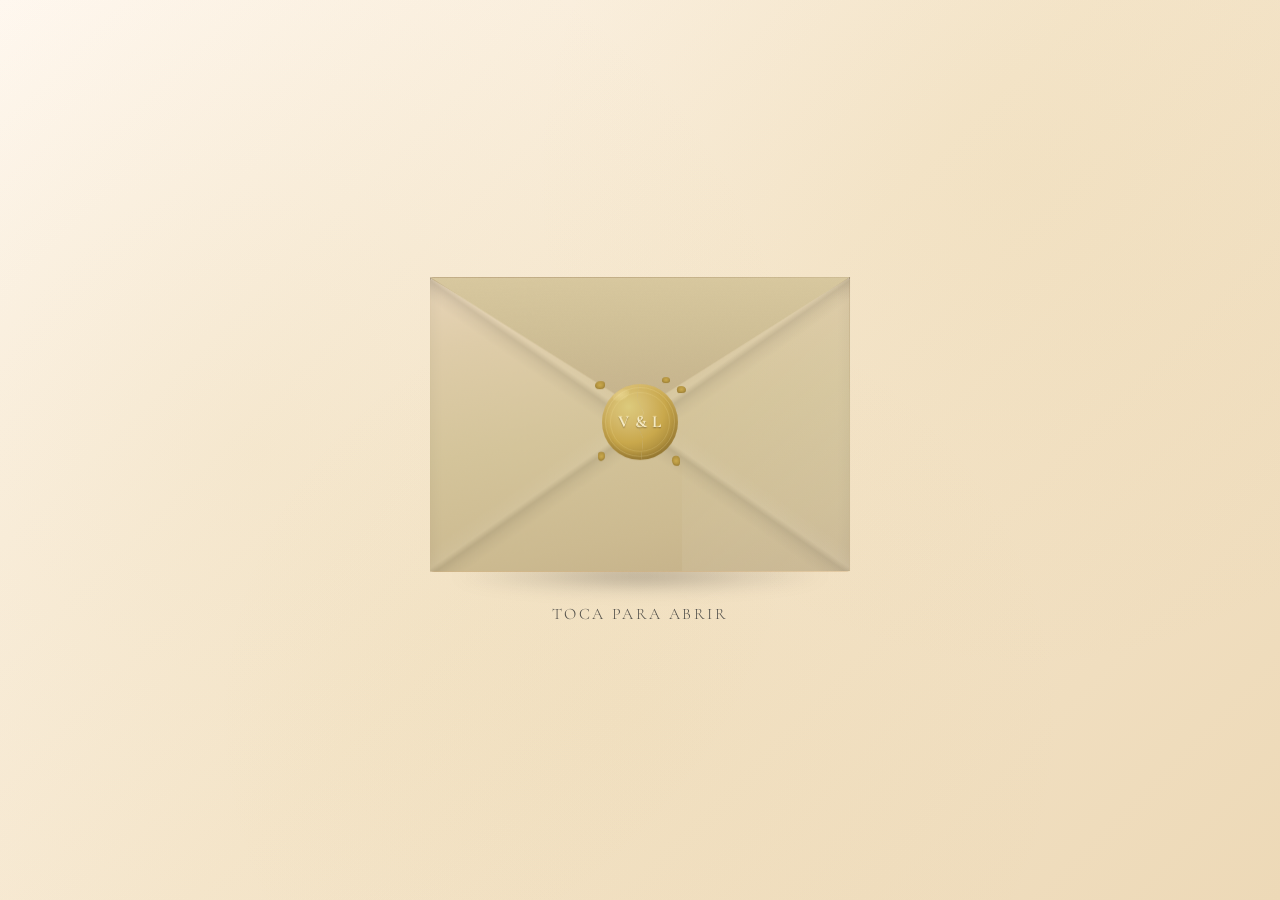
==== commit 08267c5a: "Remates: theme-color, vista previa del juego al compartirlo y pagina 404 Co-Authored-By: Claude Fabl" ====
--- a/index.html
+++ b/index.html
@@ -3,6 +3,7 @@
 <head>
   <meta charset="UTF-8">
   <meta name="viewport" content="width=device-width, initial-scale=1.0">
+  <meta name="theme-color" content="#F5E6CC">
   <title>Víctor & Leticia - Nos Casamos</title>
   <meta name="description" content="Invitación de boda de Víctor Méndez y Leticia Campillo - 29 de mayo de 2027">
   <meta property="og:title" content="Víctor & Leticia - Nos Casamos">
